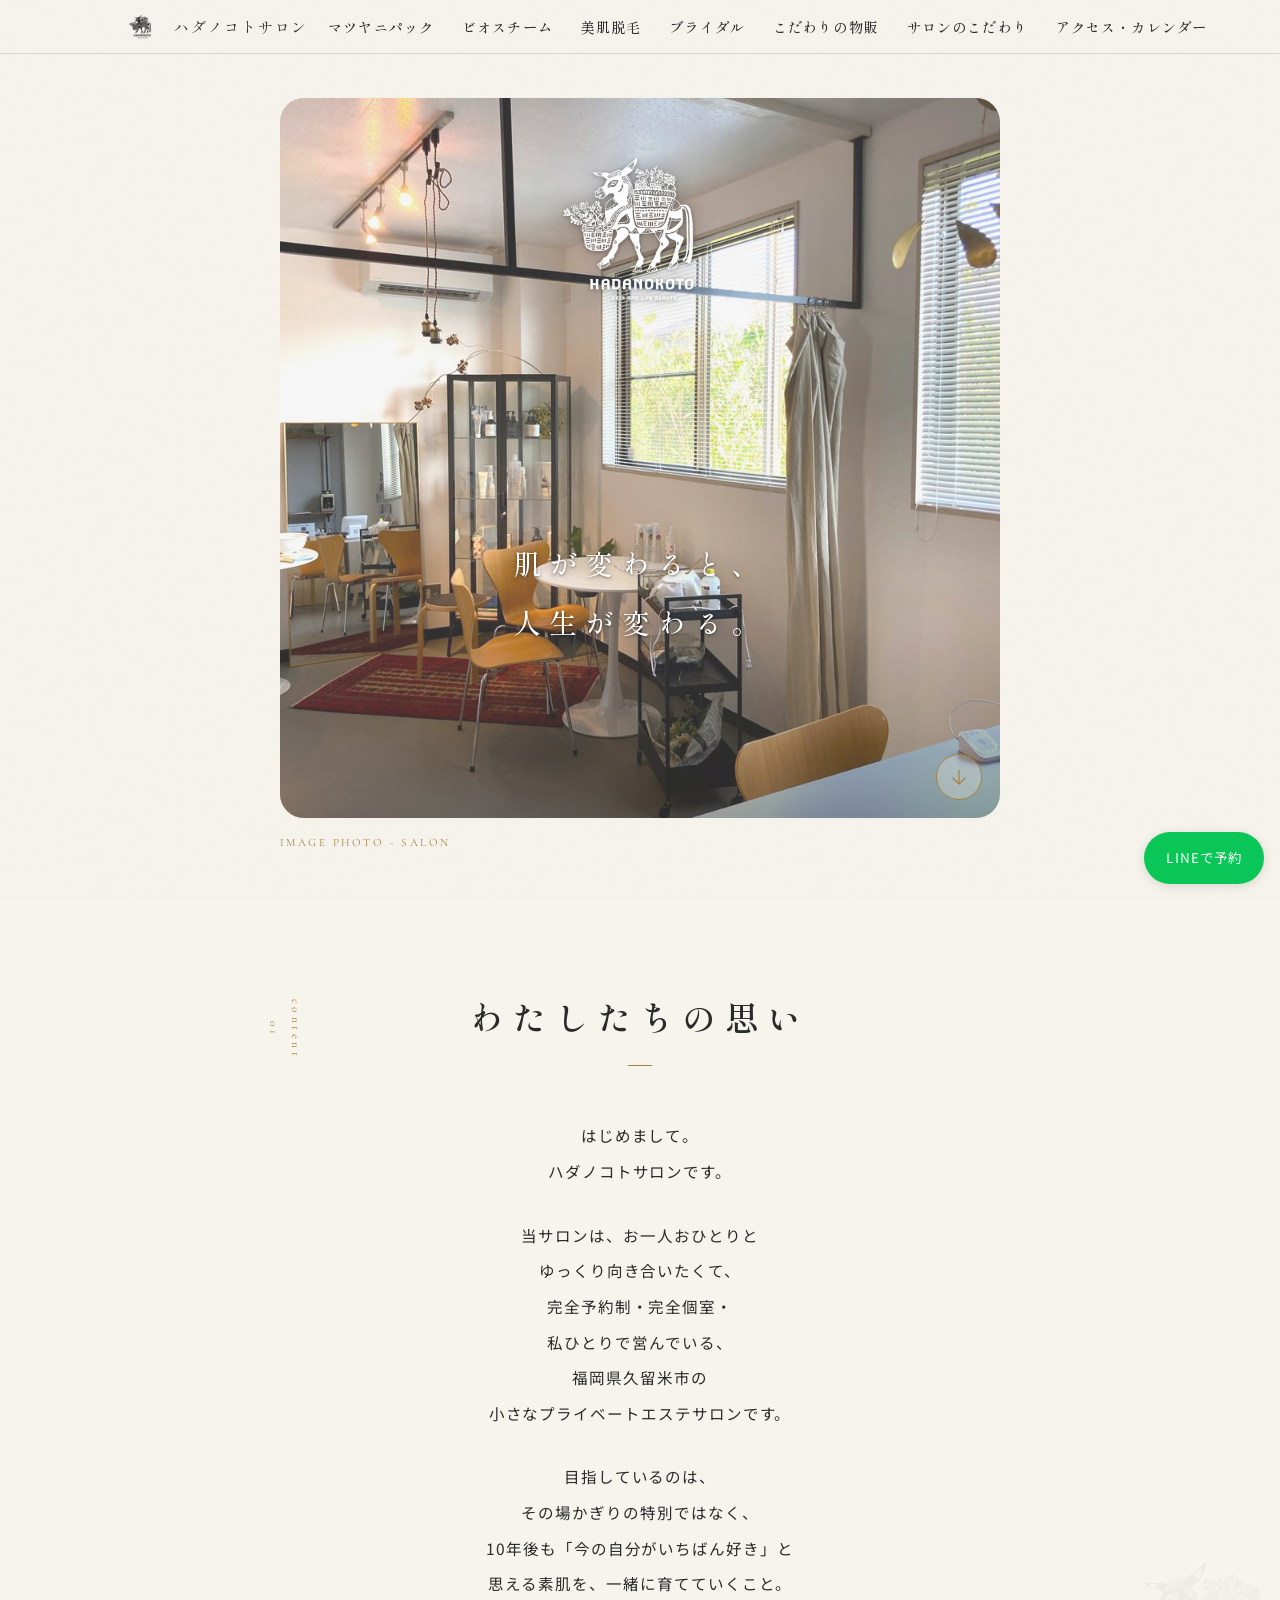
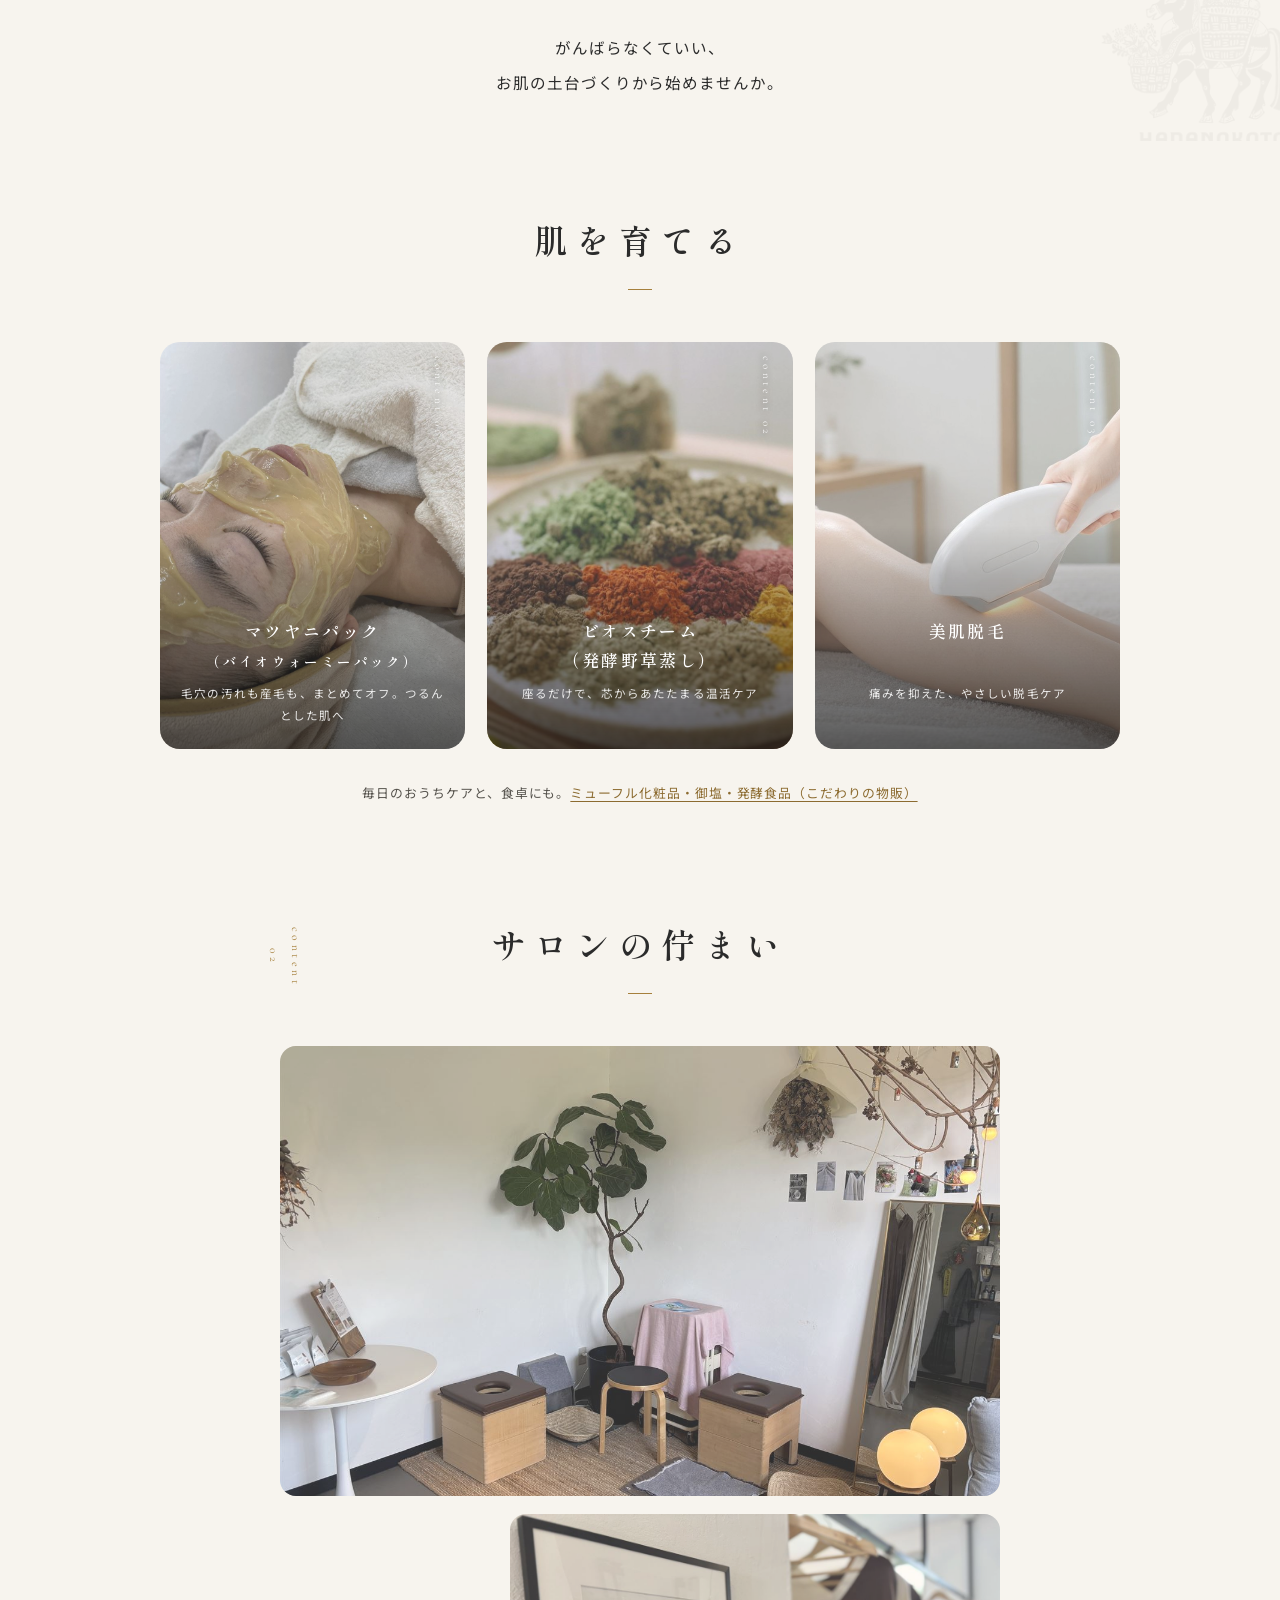
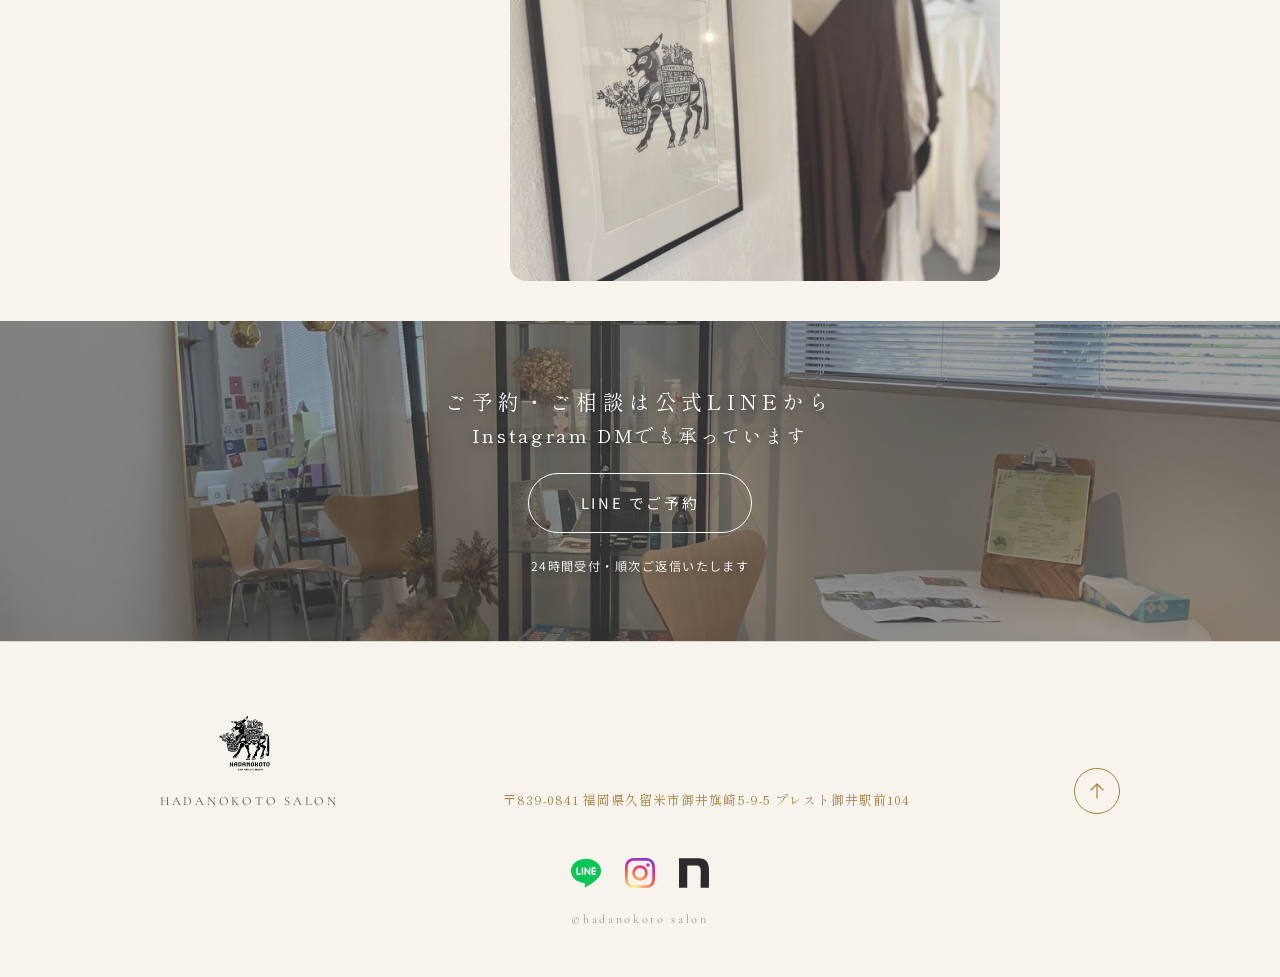
==== index.html @ 66ec7b5f "本文に地域名（福岡県久留米市）を追加（トップ・美肌脱毛・ブライダル・物販）、サロンのこだわりページのtitleをメニュー名に統一 Co-Authored-By: Claude Opus 5.5 <no" ====
<!DOCTYPE html>
<html lang="ja">
<head>
<!-- Google tag (gtag.js) -->
<script async src="https://www.googletagmanager.com/gtag/js?id=G-3LCPFPZ6VH"></script>
<script>
  window.dataLayer = window.dataLayer || [];
  function gtag(){dataLayer.push(arguments);}
  gtag('js', new Date());

  gtag('config', 'G-3LCPFPZ6VH');
</script>

  <meta charset="UTF-8">
  <meta name="viewport" content="width=device-width, initial-scale=1.0">
  <title>ハダノコトサロン｜マツヤニパックとビオスチームの完全個室エステ 久留米</title>
  <meta name="description" content="「肌が変わると、人生が変わる。」その言葉に、私自身が救われました。福岡県久留米市、完全予約制・完全個室のプライベートエステサロン。マツヤニパック（バイオウォーミーパック）とビオスチームで、すっぴんに自信が持てる肌育を。鳥栖・佐賀・日田からも通えます。">
  <link rel="canonical" href="https://hadanokoto.com/">

  <!-- OGP -->
  <meta property="og:type" content="website">
  <meta property="og:site_name" content="ハダノコトサロン">
  <meta property="og:title" content="ハダノコトサロン｜マツヤニパックとビオスチームの完全個室エステ 久留米">
  <meta property="og:description" content="「肌が変わると、人生が変わる。」その言葉に、私自身が救われました。福岡県久留米市、完全予約制・完全個室のプライベートエステサロン。マツヤニパック（バイオウォーミーパック）とビオスチームで、すっぴんに自信が持てる肌育を。鳥栖・佐賀・日田からも通えます。">
  <meta property="og:url" content="https://hadanokoto.com/">
  <meta property="og:image" content="https://hadanokoto.com/assets/img/hadanokologojpg.jpg">
  <meta property="og:locale" content="ja_JP">
  <meta name="twitter:card" content="summary">

  <link rel="icon" href="favicon.ico" sizes="any">
  <link rel="icon" type="image/png" sizes="32x32" href="favicon-32x32.png">
  <link rel="icon" type="image/png" sizes="48x48" href="favicon-48x48.png">
  <link rel="icon" type="image/png" sizes="16x16" href="favicon-16x16.png">
  <link rel="apple-touch-icon" href="apple-touch-icon.png">
  <link rel="preconnect" href="https://fonts.googleapis.com">
  <link rel="preconnect" href="https://fonts.gstatic.com" crossorigin>
  <link href="https://fonts.googleapis.com/css2?family=Cormorant+Garamond:wght@400;500;600&family=Noto+Sans+JP:wght@300;400;500&family=Shippori+Mincho:wght@400;500;600&display=swap" rel="stylesheet">
  <link rel="stylesheet" href="assets/css/style.css">

  <!-- JSON-LD (LocalBusiness / BeautySalon) -->
  <script type="application/ld+json">
  {
    "@context": "https://schema.org",
    "@type": "BeautySalon",
    "name": "ハダノコトサロン",
    "description": "福岡県久留米市の完全予約制・完全個室プライベートエステサロン。マツヤニパック（バイオウォーミーパック）・ビオスチーム・美肌脱毛。",
    "url": "https://hadanokoto.com/",
    "image": "https://hadanokoto.com/assets/img/hadanokologojpg.jpg",
    "telephone": "+81-942-25-8946",
    "address": {
      "@type": "PostalAddress",
      "postalCode": "839-0841",
      "addressRegion": "福岡県",
      "addressLocality": "久留米市",
      "streetAddress": "御井旗崎5-9-5 プレスト御井駅前104",
      "addressCountry": "JP"
    },
    "geo": {
      "@type": "GeoCoordinates",
      "latitude": 33.3127,
      "longitude": 130.5627
    },
    "openingHoursSpecification": [
      {
        "@type": "OpeningHoursSpecification",
        "dayOfWeek": ["Monday", "Thursday", "Saturday", "Sunday"],
        "opens": "10:00",
        "closes": "18:00"
      },
      {
        "@type": "OpeningHoursSpecification",
        "dayOfWeek": ["Tuesday", "Friday"],
        "opens": "10:00",
        "closes": "20:00"
      }
    ],
    "sameAs": [
      "https://www.instagram.com/hadanokoto/",
      "https://www.facebook.com/hadanokoto/",
      "https://note.com/hadanokoto",
      "https://lit.link/hadanokoto"
    ]
  }
  </script>
</head>
<body>

<span id="top" aria-hidden="true"></span>
<header class="site-header">
  <div class="header-inner">
    <a class="brand" href="/">
      <img src="assets/img/hadanokologojpg.jpg" alt="ハダノコトサロン ロゴ">
      <span class="brand-name">ハダノコトサロン</span>
    </a>
    <button class="nav-toggle" aria-label="メニューを開く" aria-expanded="false">
      <span></span><span></span><span></span>
      <b class="nav-toggle-label">メニュー</b>
    </button>
    <nav class="site-nav">
      <ul>
        <li><a href="matsuyani.html"><span class="ja">マツヤニパック</span></a></li>
        <li><a href="biosteam.html"><span class="ja">ビオスチーム</span></a></li>
        <li><a href="datsumou.html"><span class="ja">美肌脱毛</span></a></li>
        <li><a href="bridal.html"><span class="ja">ブライダル</span></a></li>
        <li><a href="other.html"><span class="ja">こだわりの物販</span></a></li>
        <li><a href="about.html"><span class="ja">サロンのこだわり</span></a></li>
        <li><a href="access.html"><span class="ja">アクセス・カレンダー</span></a></li>
      </ul>
      <p class="nav-copy">&copy;hadanokoto salon</p>
    </nav>
  </div>
</header>

<main>

  <!-- ファーストビュー(余白に浮かぶ写真カード) -->
  <div class="hero">
    <div class="hero-card">
      <img class="hero-photo" src="assets/img/web/hero.jpg" alt="ハダノコトサロンの施術ルーム" width="1920" height="1080">
      <div class="hero-inner">
        <img class="hero-logo" src="assets/img/web/logo.png" alt="ハダノコトサロン HADANOKOTO SKIN AND LIFE BEAUTY" width="800" height="570">
        <h1 class="hero-copy"><span class="sr-only">ハダノコトサロン｜</span>肌が変わると、<br>人生が変わる。</h1>
      </div>
      <a class="hero-arrow" href="#about" aria-label="スクロールして続きを見る">
        <svg viewBox="0 0 14 16" fill="none" stroke-width="1.2" stroke-linecap="round" stroke-linejoin="round" aria-hidden="true"><path d="M7 1v14M1 9l6 6 6-6"/></svg>
      </a>
    </div>
    <p class="hero-caption">IMAGE PHOTO - SALON</p>
  </div>

  <!-- ABOUT(リード文・詩組み) -->
  <section class="band wm" id="about">
    <div class="inner fade">
      <div class="sec-head">
        <span class="sec-num">content 01</span>
        <h2 class="ja">わたしたちの思い</h2>
      </div>
      <div class="poem">
        <p>はじめまして。<br>ハダノコトサロンです。</p>
        <p>当サロンは、お一人おひとりと<br>ゆっくり向き合いたくて、<br>完全予約制・完全個室・<br>私ひとりで営んでいる、<br>福岡県久留米市の<br>小さなプライベートエステサロンです。</p>
        <p>目指しているのは、<br>その場かぎりの特別ではなく、<br>10年後も「今の自分がいちばん好き」と<br>思える素肌を、一緒に育てていくこと。</p>
        <p>がんばらなくていい、<br>お肌の土台づくりから始めませんか。</p>
      </div>
    </div>
  </section>

  <!-- TREATMENT(3つの柱・写真カード) -->
  <section class="band">
    <div class="inner inner--wide">
      <h2 class="sec-head fade">
        <span class="ja">肌を育てる</span>
      </h2>
      <div class="pillars">
        <a class="pillar-card fade" href="matsuyani.html">
          <img src="assets/img/web/pillar-matsuyani.jpg" alt="マツヤニパック（バイオウォーミーパック）" width="900" height="1200" loading="lazy">
          <span class="pillar-num" aria-hidden="true">content 01</span>
          <span class="pillar-body">
            <span class="pillar-title">マツヤニパック<br><span class="pillar-title-sub">（バイオウォーミーパック）</span></span>
            <span class="pillar-sub">毛穴の汚れも産毛も、まとめてオフ。つるんとした肌へ</span>
          </span>
        </a>
        <a class="pillar-card fade" href="biosteam.html">
          <img src="assets/img/web/pillar-biosteam.jpg" alt="ビオスチーム（発酵野草蒸し）" width="1080" height="850" loading="lazy">
          <span class="pillar-num" aria-hidden="true">content 02</span>
          <span class="pillar-body">
            <span class="pillar-title">ビオスチーム<br>（発酵野草蒸し）</span>
            <span class="pillar-sub">座るだけで、芯からあたたまる温活ケア</span>
          </span>
        </a>
        <a class="pillar-card fade" href="datsumou.html">
          <img src="assets/img/web/pillar-datsumou.jpg" alt="美肌脱毛" width="1200" height="800" loading="lazy">
          <span class="pillar-num" aria-hidden="true">content 03</span>
          <span class="pillar-body">
            <span class="pillar-title">美肌脱毛</span>
            <span class="pillar-sub">痛みを抑えた、やさしい脱毛ケア</span>
          </span>
        </a>
      </div>
      <p class="pillars-more fade">毎日のおうちケアと、食卓にも。<a href="other.html">ミューフル化粧品・御塩・発酵食品（こだわりの物販）</a></p>
    </div>
  </section>

  <!-- PHOTO(ギャラリー) -->
  <section class="band">
    <div class="inner fade">
      <div class="sec-head">
        <span class="sec-num">content 02</span>
        <h2 class="ja">サロンの佇まい</h2>
      </div>
      <div class="gallery">
        <div class="photo photo--veil"><img src="assets/img/web/tatazumai1.jpg" alt="ハダノコトサロンのカウンセリングスペース" width="1200" height="900" loading="lazy"></div>
        <div class="photo photo--veil"><img src="assets/img/web/tatazumai2.jpg" alt="ハダノコトサロンの店内の様子" width="1200" height="900" loading="lazy"></div>
      </div>
    </div>
  </section>

  <!-- RESERVATION(共通CTA帯) -->
  <section class="cta-band">
    <img src="assets/img/web/salon1.jpg" alt="ハダノコトサロンの店内" width="1600" height="900" loading="lazy">
    <div class="cta-inner">
      <p class="cta-title">ご予約・ご相談は公式LINEから<span class="cta-title-sub">Instagram DMでも承っています</span></p>
      <a class="btn-outline" href="https://lin.ee/RhbFOYM" target="_blank" rel="noopener">LINE でご予約</a>
      <p class="cta-note">24時間受付・順次ご返信いたします</p>
    </div>
  </section>

</main>

<footer class="site-footer">
  <div class="footer-inner">
    <div class="footer-grid">
      <div class="footer-left">
        <img class="footer-logo" src="assets/img/web/logo.png" alt="ハダノコトサロン ロゴ" width="800" height="570">
        <p class="footer-name">HADANOKOTO SALON</p>
      </div>
      <p class="footer-address">〒839-0841 福岡県久留米市御井旗崎5-9-5 プレスト御井駅前104</p>
      <a class="page-top" href="#top" aria-label="ページの上部へ戻る">
        <svg viewBox="0 0 14 16" fill="none" stroke-width="1.2" stroke-linecap="round" stroke-linejoin="round" aria-hidden="true"><path d="M7 15V1M1 7l6-6 6 6"/></svg>
      </a>
    </div>
    <div class="footer-sns">
      <a href="https://lin.ee/RhbFOYM" target="_blank" rel="noopener" aria-label="公式LINEで予約"><img src="assets/img/sns/line.svg" alt="" width="30" height="30"></a>
      <a href="https://www.instagram.com/hadanokoto/" target="_blank" rel="noopener" aria-label="Instagramを見る"><img src="assets/img/sns/instagram.svg" alt="" width="30" height="30"></a>
      <a href="https://note.com/hadanokoto" target="_blank" rel="noopener" aria-label="noteを読む"><img src="assets/img/sns/note.svg" alt="" width="30" height="30"></a>
    </div>
    <p class="copyright">&copy;hadanokoto salon</p>
  </div>
</footer>

<a class="line-fixed" href="https://lin.ee/RhbFOYM" target="_blank" rel="noopener">LINEで予約</a>

<script src="assets/js/main.js"></script>
</body>
</html>
---- assets/css/style.css ----
/* ============================================
   ハダノコトサロン 公式サイト v4
   和モダン・静かで上質
   生成り × 墨色 × 金茶(くすんだゴールド)
   参考:余白に浮かぶ写真カード・中央揃え見出し+短い罫線・
   縦書きcontent番号・詩組み・写真カード・枠線ボタン
   ============================================ */

:root {
  --bg: #F7F4EE;
  --ink: #2B2B2B;
  --ink-soft: #55524C;
  --accent: #A6803C;
  --accent-dark: #8C6B30;
  --line-green: #06C755;      /* LINE公式ブランドカラー */
  --line-green-dark: #05A94A;
  --line: #DCD6C8;
  --serif: "Shippori Mincho", "Noto Serif JP", serif;
  --sans: "Noto Sans JP", sans-serif;
  --en-serif: "Cormorant Garamond", "Shippori Mincho", serif;
}

* {
  margin: 0;
  padding: 0;
  box-sizing: border-box;
}

html {
  scroll-behavior: smooth;
}

/* 視覚的には非表示だが、読み上げ・検索エンジンには認識されるテキスト */
.sr-only {
  position: absolute;
  width: 1px;
  height: 1px;
  padding: 0;
  margin: -1px;
  overflow: hidden;
  clip: rect(0, 0, 0, 0);
  white-space: nowrap;
  border: 0;
}

body {
  background: var(--bg);
  color: var(--ink);
  font-family: var(--sans);
  font-weight: 400;
  font-size: 15.5px;
  line-height: 1.9;
  letter-spacing: 0.06em;
  -webkit-font-smoothing: antialiased;
}

/* 和紙のようなごく薄いノイズテクスチャ(自作SVG) */
body::after {
  content: "";
  position: fixed;
  inset: 0;
  z-index: 300;
  pointer-events: none;
  opacity: 0.05;
  background-image: url("data:image/svg+xml,%3Csvg xmlns='http://www.w3.org/2000/svg' width='180' height='180'%3E%3Cfilter id='n'%3E%3CfeTurbulence type='fractalNoise' baseFrequency='0.85' numOctaves='2' stitchTiles='stitch'/%3E%3CfeColorMatrix type='saturate' values='0'/%3E%3C/filter%3E%3Crect width='180' height='180' filter='url(%23n)'/%3E%3C/svg%3E");
}

img {
  max-width: 100%;
  height: auto;
  display: block;
}

a {
  color: var(--accent-dark);
  text-decoration: none;
}

.inner p a,
.inner .note a {
  text-decoration: underline;
  text-underline-offset: 3px;
  text-decoration-thickness: 1px;
}

/* ---------- ヘッダー(細い固定ナビ) ---------- */

.site-header {
  background: rgba(247, 244, 238, 0.92);
  backdrop-filter: blur(4px);
  border-bottom: 1px solid var(--line);
  position: sticky;
  top: 0;
  z-index: 100;
}

.header-inner {
  max-width: 1080px;
  margin: 0 auto;
  padding: 8px 20px;
  display: flex;
  align-items: center;
  justify-content: space-between;
  gap: 20px;
}

.brand {
  display: flex;
  align-items: center;
  gap: 10px;
  flex-shrink: 0;
  color: var(--ink);
  transition: opacity 0.25s;
}

.brand:hover {
  opacity: 0.7;
}

.brand img {
  width: 44px;
  height: auto;
}

/* 白背景のJPGロゴを生成り背景に馴染ませる */
.brand img,
.footer-logo {
  mix-blend-mode: multiply;
}

.brand-name {
  font-family: var(--serif);
  font-size: 0.92rem;
  letter-spacing: 0.12em;
}

/* ナビ */

.nav-toggle {
  display: none;
  background: none;
  border: none;
  cursor: pointer;
  padding: 10px;
}

.nav-toggle span {
  display: block;
  width: 24px;
  height: 1.5px;
  background: var(--ink);
  margin: 6px 0;
  transition: 0.3s;
}

.nav-toggle-label {
  font-family: var(--sans);
  font-weight: 400;
  font-size: 11px;
  letter-spacing: 0.05em;
  color: var(--ink);
}

.site-nav {
  display: flex;
  align-items: center;
  gap: 28px;
}

.site-nav ul {
  list-style: none;
  display: flex;
  gap: 28px;
}

.site-nav a {
  display: block;
  padding: 4px 0;
  color: var(--ink);
  transition: 0.25s;
}

/* 日本語のみのナビ表記(主見出しとして機能する大きさ) */
.site-nav a .ja {
  font-family: var(--serif);
  font-size: 0.88rem;
  font-weight: 500;
  letter-spacing: 0.08em;
  white-space: nowrap;
}

.site-nav a:hover .ja,
.site-nav a[aria-current="page"] .ja {
  color: var(--accent-dark);
}

/* ヘッダー行には収まらないため既定では非表示。ハンバーガーメニュー内でのみ表示 */
.nav-copy {
  display: none;
  font-family: var(--en-serif);
  font-size: 0.68rem;
  letter-spacing: 0.16em;
  color: var(--ink-soft);
  white-space: nowrap;
}

/* 7項目のナビが1行に収まる最小幅(実測1000px)を下回ったらハンバーガーメニューに切替 */
@media (max-width: 1060px) {
  .nav-toggle {
    display: grid;
    grid-template-columns: auto auto;
    grid-template-rows: repeat(3, auto);
    align-items: center;
    column-gap: 6px;
  }
  .nav-toggle span {
    grid-column: 1;
  }
  .nav-toggle-label {
    grid-column: 2;
    grid-row: 1 / -1;
  }
  .site-nav {
    display: none;
    position: absolute;
    top: 100%;
    left: 0;
    right: 0;
    background: var(--bg);
    border-bottom: 1px solid var(--line);
  }
  .site-nav.is-open {
    display: block;
  }
  .site-nav ul {
    flex-direction: column;
    gap: 0;
    padding: 8px 0 12px;
  }
  .site-nav li {
    text-align: center;
  }
  .site-nav a {
    padding: 11px 0;
  }
  .site-nav a .ja {
    font-weight: 600;
  }
  .nav-copy {
    display: block;
    text-align: center;
    padding: 0 0 16px;
  }
}

/* ---------- セクション(背景は全ページ均一の生成り。区切りは余白で) ---------- */

/* 上下非対称にし、隣接セクション間の二重余白(旧:96+96=192px)を解消 */
.band {
  padding: 72px 24px 40px;
}

.band--head {
  padding: 72px 24px 40px;
}

.inner {
  max-width: 720px;
  margin: 0 auto;
}

.inner--wide {
  max-width: 960px;
}

/* ---------- 見出しシステム(中央揃え+金茶の短い罫線+縦書き番号) ---------- */

h1, h2, h3 {
  font-family: var(--serif);
  font-weight: 500;
  line-height: 1.6;
  letter-spacing: 0.12em;
}

.sec-head {
  position: relative;
  display: flex;
  flex-direction: column;
  align-items: center;
  text-align: center;
  margin-bottom: 52px;
}

/* content番号は縦書きでセクション左肩(本文外側の余白)に */
.sec-num {
  position: absolute;
  left: -18px;
  top: 0.2em;
  writing-mode: vertical-rl;
  font-family: var(--en-serif);
  font-size: 0.72rem;
  letter-spacing: 0.3em;
  color: var(--accent);
}

/* 見出しと重なる幅では非表示 */
@media (max-width: 480px) {
  .sec-num {
    display: none;
  }
}

/* 日本語見出しを主見出しとして使用(英語見出し+添え書き型は廃止) */
.sec-head .ja {
  font-family: var(--serif);
  font-size: clamp(1.6rem, 5.5vw, 2.1rem);
  font-weight: 600;
  line-height: 1.6;
  letter-spacing: 0.25em;
  color: var(--ink);
  max-width: calc(100% - 84px);
}

/* 見出し中の改行指定は、狭い幅では孤立文字を防ぐため無効化して自然な折り返しに委ねる */
@media (max-width: 480px) {
  .sec-head .ja br {
    display: none;
  }
  .sec-head .ja {
    max-width: 100%;
  }
}

/* 見出し直下の短い水平線(金茶・幅24px) */
.sec-head::after {
  content: "";
  width: 24px;
  height: 1px;
  background: var(--accent);
  margin-top: 22px;
}

h3 {
  font-size: 1.3rem;
  font-weight: 700;
  color: var(--ink);
  letter-spacing: 0.12em;
  margin-bottom: 14px;
}

p + p {
  margin-top: 1.3em;
}

.note {
  font-size: 0.78rem;
  color: var(--ink-soft);
}

.catch {
  font-family: var(--serif);
  font-size: clamp(1.25rem, 4.5vw, 1.5rem);
  letter-spacing: 0.25em;
  line-height: 2.1;
  text-align: center;
  margin-bottom: 28px;
}

/* 詩組み(短い理念文。中央揃え・意味の切れ目で改行) */
.poem {
  text-align: center;
  line-height: 2.3;
}

.poem p + p {
  margin-top: 1.8em;
}

/* ---------- ファーストビュー(余白に浮かぶ写真カード) ---------- */

.hero {
  display: flex;
  flex-direction: column;
  align-items: center;
  padding: 44px 24px 64px;
}

.hero-card {
  position: relative;
  width: min(720px, 100%);
  border-radius: 24px;
  overflow: hidden;
}

.hero-photo {
  width: 100%;
  height: min(80vh, 820px);
  min-height: 520px;
  object-fit: cover;
}

/* 写真全面に白いヴェールを均一に重ね、サイトの淡いトーンに馴染ませる */
.hero-card::before {
  content: "";
  position: absolute;
  inset: 0;
  background: rgba(255, 255, 255, 0.18);
  pointer-events: none;
}

/* 下部は文字の可読性用にごく薄く墨を敷く */
.hero-card::after {
  content: "";
  position: absolute;
  inset: auto 0 0 0;
  height: 34%;
  background: linear-gradient(to top, rgba(30, 28, 24, 0.42), rgba(30, 28, 24, 0));
  pointer-events: none;
}

.hero-inner {
  position: absolute;
  inset: 0;
  z-index: 1;
  display: flex;
  flex-direction: column;
  align-items: center;
  justify-content: space-between;
  text-align: center;
  padding: 34px 24px 30px;
}

.hero-logo {
  width: min(270px, 66%);
  filter: brightness(0) invert(1) drop-shadow(0 1px 2px rgba(0, 0, 0, 0.4)) drop-shadow(0 0 10px rgba(0, 0, 0, 0.3));
}

.hero-copy {
  font-family: var(--serif);
  font-size: clamp(1.35rem, 5vw, 1.75rem);
  letter-spacing: 0.3em;
  line-height: 2.1;
  color: #fff;
  text-shadow: 0 1px 3px rgba(0, 0, 0, 0.45), 0 0 14px rgba(0, 0, 0, 0.35);
  margin: auto 0;
  padding-top: 8vh;
}

/* 円形の下向き矢印(金茶の細線・ゆっくり上下) */
.hero-arrow {
  position: absolute;
  right: 18px;
  bottom: 18px;
  z-index: 2;
  width: 46px;
  height: 46px;
  border: 1px solid var(--accent);
  border-radius: 50%;
  display: grid;
  place-items: center;
  background: rgba(247, 244, 238, 0.28);
  animation: float 2.8s ease-in-out infinite;
}

.hero-arrow svg {
  width: 14px;
  height: 16px;
  stroke: var(--accent);
}

@keyframes float {
  0%, 100% { transform: translateY(0); }
  50%      { transform: translateY(7px); }
}

.hero-caption {
  width: min(720px, 100%);
  margin-top: 14px;
  font-family: var(--en-serif);
  font-size: 0.7rem;
  letter-spacing: 0.22em;
  color: var(--accent);
}

/* ---------- スクロール連動フェードイン ---------- */

.js .fade {
  opacity: 0;
  transform: translateY(24px);
  transition: opacity 0.8s ease, transform 0.8s ease;
}

.js .fade.is-visible {
  opacity: 1;
  transform: none;
}

@media (prefers-reduced-motion: reduce) {
  .js .fade {
    opacity: 1;
    transform: none;
    transition: none;
  }
  .hero-arrow {
    animation: none;
  }
  html {
    scroll-behavior: auto;
  }
}

/* ---------- 写真 ---------- */

.photo {
  border-radius: 16px;
  overflow: hidden;
  margin: 26px 0;
}

.photo img {
  width: 100%;
  object-fit: cover;
}

/* 白いヴェール(全体18%)を写真全面に重ね、サイトの淡いトーンに馴染ませる */
.photo--veil {
  position: relative;
}

.photo--veil::after {
  content: "";
  position: absolute;
  inset: 0;
  background: rgba(255, 255, 255, 0.18);
}

.photo--wide img {
  aspect-ratio: 16 / 9;
}

/* サイズを一回り抑えた写真(メイン)。中央寄せ */
.photo--md {
  max-width: 460px;
  margin-left: auto;
  margin-right: auto;
}

/* メインより一段階小さいサブ写真。中央寄せ */
.photo--sm {
  max-width: 340px;
  margin-left: auto;
  margin-right: auto;
}

/* ギャラリー(大小のリズム) */

.gallery {
  display: grid;
  gap: 18px;
}

.gallery .photo {
  margin: 0;
}

.gallery .photo:first-child img {
  aspect-ratio: 16 / 10;
}

.gallery .photo:last-child {
  width: 68%;
  margin-left: auto;
}

.gallery .photo:last-child img {
  aspect-ratio: 4 / 3;
}

@media (max-width: 560px) {
  .gallery .photo:last-child {
    width: 82%;
  }
}

/* ---------- 3つの柱(写真カード) ---------- */

.pillars {
  display: grid;
  grid-template-columns: repeat(3, 1fr);
  gap: 22px;
  max-width: 960px;
  margin: 0 auto;
}

.pillar-card {
  position: relative;
  display: block;
  border-radius: 20px;
  overflow: hidden;
  aspect-ratio: 3 / 4;
  color: #fff;
}

.pillar-card img {
  position: absolute;
  inset: 0;
  width: 100%;
  height: 100%;
  object-fit: cover;
  transition: transform 0.6s ease;
}

.pillar-card:hover img {
  transform: scale(1.04);
}

/* 白いヴェール(全体18%)を写真全面に重ね、サイトの淡いトーンに馴染ませる。
   その上に、文字のかかる下55%だけ暗くする縦グラデーションを重ねて可読性を確保する
   (背景を先に書くと下、後に書くほど手前に重なる。ヴェール→暗transition の順)。
   上45%: 白ヴェールのみ(淡く霞んだ質感) / 下55%: 白ヴェール+暗グラデーション(可読性優先) */
.pillar-card::after {
  content: "";
  position: absolute;
  inset: 0;
  background:
    linear-gradient(to bottom,
      rgba(0, 0, 0, 0) 0%,
      rgba(0, 0, 0, 0) 45%,
      rgba(0, 0, 0, 0.2) 58%,
      rgba(0, 0, 0, 0.62) 100%),
    rgba(255, 255, 255, 0.18);
}

.pillar-num {
  position: absolute;
  top: 14px;
  right: 16px;
  z-index: 1;
  writing-mode: vertical-rl;
  font-family: var(--en-serif);
  font-size: 0.7rem;
  letter-spacing: 0.3em;
  color: rgba(255, 255, 255, 0.85);
  text-shadow: 0 1px 6px rgba(0, 0, 0, 0.5);
}

.pillar-body {
  position: absolute;
  inset: auto 0 0 0;
  z-index: 1;
  padding: 0 20px 22px;
  text-align: center;
}

.pillar-title {
  display: block;
  min-height: 3.6rem;
  overflow: hidden;
  font-family: var(--serif);
  font-size: 1.06rem;
  font-weight: 600;
  letter-spacing: 0.14em;
  line-height: 1.7;
  color: #fff;
  margin-bottom: 8px;
}

/* 「（バイオウォーミーパック）」等の補足表記。
   親(.pillar-title)に対する相対単位(em)で指定するため、画面幅が何であっても
   常に親の0.65倍で確定し、親より確実に小さくなる(ブレークポイントごとの
   px直書きは行わない)。761px幅(3カラムで最も窮屈・カード内側幅約183px)で
   実測した安全上限(約11.7px)より0.65emの実寸(約11.0px)が下回ることを
   確認済みで、この1本の値が全画面幅で安全に収まる。 */
.pillar-title-sub {
  font-size: 0.8em;
  white-space: nowrap;
}

.pillar-sub {
  display: block;
  min-height: 2.75rem;
  font-size: 0.72rem;
  letter-spacing: 0.1em;
  color: rgba(255, 255, 255, 0.88);
}

@media (max-width: 760px) {
  .pillars {
    grid-template-columns: 1fr;
    max-width: 440px;
  }
  .pillar-card {
    aspect-ratio: 4 / 3;
  }
}

/* ---------- 料金表(メニュー名=濃く太く/価格=大きく/説明=薄く小さく) ---------- */

.price-table {
  width: 100%;
  border-collapse: collapse;
  margin: 18px 0 10px;
}

.price-table th,
.price-table td {
  text-align: left;
  padding: 16px 10px;
  border-bottom: 1px solid var(--line);
  vertical-align: top;
}

.price-table th {
  font-family: var(--sans);
  font-weight: 700;
  font-size: 1.1rem;
  white-space: nowrap;
  color: var(--ink);
  letter-spacing: 0.06em;
}

.price-table .price,
.price-list .price {
  white-space: nowrap;
  font-family: var(--en-serif);
  font-weight: 600;
  font-size: 1.25rem;
  letter-spacing: 0.04em;
  color: var(--ink);
}

.price-table .desc {
  font-size: 0.85rem;
  color: var(--ink-soft);
}

/* スマホはカード型:1行目=メニュー名+価格/2行目=説明 */
@media (max-width: 620px) {
  .price-table,
  .price-table tbody {
    display: block;
  }
  .price-table tr {
    display: flex;
    flex-wrap: wrap;
    justify-content: space-between;
    align-items: baseline;
    gap: 0 16px;
    padding: 16px 2px;
    border-bottom: 1px solid var(--line);
  }
  .price-table th,
  .price-table td {
    display: block;
    border-bottom: none;
    padding: 0;
  }
  .price-table th {
    white-space: normal;
    font-size: 1.02rem;
  }
  .price-table .desc {
    flex-basis: 100%;
    margin-top: 6px;
  }
}

/* 料金リスト(マツヤニページ用) */

.price-list {
  list-style: none;
  border-top: 1px solid var(--line);
}

.price-list li {
  display: flex;
  justify-content: space-between;
  align-items: baseline;
  gap: 16px;
  padding: 16px 4px;
  border-bottom: 1px solid var(--line);
}

.price-list li > span:first-child {
  font-weight: 700;
}

/* 料金リストの項目名に添える部位詳細等の小さな補足 */
.parts-detail {
  display: inline-block;
  margin-top: 0.2em;
  font-weight: 400;
  font-size: 0.76rem;
  color: var(--ink-soft);
}

/* 料金リストが連続する場合(WOMEN/MEN等)の見出し間隔 */
.price-list + h3 {
  margin-top: 40px;
}

/* ---------- こだわりリスト ---------- */

.feature-list {
  list-style: none;
}

.feature-list li {
  position: relative;
  padding: 11px 0 11px 26px;
  border-bottom: 1px dotted var(--line);
}

.feature-list li::before {
  content: "";
  position: absolute;
  left: 4px;
  top: 1.35em;
  width: 8px;
  height: 8px;
  background: var(--accent);
  border-radius: 50%;
}

/* ---------- よくあるご質問(折りたたみ) ---------- */

.faq-lead {
  margin-bottom: 22px;
  color: var(--ink-soft);
}

.faq-item {
  border-bottom: 1px dotted var(--line);
}

.faq-item:first-of-type {
  border-top: 1px dotted var(--line);
}

.faq-item > summary {
  position: relative;
  list-style: none;
  cursor: pointer;
  padding: 18px 38px 18px 2px;
  font-family: var(--serif);
  font-size: 1.08rem;
  font-weight: 600;
  letter-spacing: 0.08em;
  line-height: 1.8;
  color: var(--ink);
  transition: color 0.2s ease;
}

.faq-item > summary::-webkit-details-marker {
  display: none;
}

.faq-item > summary:hover {
  color: var(--accent-dark);
}

.faq-item > summary::after {
  content: "";
  position: absolute;
  top: 50%;
  right: 8px;
  width: 10px;
  height: 10px;
  margin-top: -8px;
  border-right: 1.2px solid var(--accent);
  border-bottom: 1.2px solid var(--accent);
  transform: rotate(45deg);
  transition: transform 0.25s ease;
}

.faq-item[open] > summary::after {
  transform: rotate(-135deg);
  margin-top: -2px;
}

.faq-item > p {
  padding: 0 2px 22px;
  color: var(--ink-soft);
  line-height: 2.05;
}

.faq-item + .note {
  margin-top: 26px;
}

/* ---------- SHOP情報(罫線なし・行間ゆったり) ---------- */

.shop-info {
  margin: 8px 0 30px;
}

.shop-info > div {
  display: flex;
  gap: 26px;
  align-items: flex-start;
}

.shop-info > div + div {
  margin-top: 30px;
}

.shop-info dt {
  width: 108px;
  flex-shrink: 0;
  font-size: 0.8rem;
  font-weight: 400;
  letter-spacing: 0.2em;
  color: var(--ink-soft);
  padding-top: 3px;
}

.shop-info dd {
  margin: 0;
  font-size: 0.94rem;
}

@media (max-width: 560px) {
  .shop-info > div {
    flex-direction: column;
    gap: 4px;
  }
  .shop-info dt {
    width: auto;
  }
}

/* Google map リンク(金茶下線) */
.map-link {
  color: var(--accent-dark);
  border-bottom: 1px solid var(--accent);
  padding-bottom: 1px;
  font-size: 0.86rem;
  letter-spacing: 0.08em;
}

/* LINEテキストリンク(店舗情報表用) */
.line-text-link {
  display: inline-flex;
  align-items: center;
  gap: 8px;
  color: var(--line-green);
  border-bottom: 1px solid var(--line-green);
  padding-bottom: 2px;
}

.line-text-link img {
  width: 22px;
  height: 22px;
}

/* Instagramテキストリンク(店舗情報表用・公式グラデーションカラー) */
.instagram-text-link {
  display: inline-flex;
  align-items: center;
  gap: 8px;
  background: linear-gradient(45deg, #fdf497 0%, #fd5949 45%, #d6249f 60%, #285AEB 90%);
  -webkit-background-clip: text;
  background-clip: text;
  color: transparent;
  border-bottom: 1px solid #d6249f;
  padding-bottom: 2px;
}

.instagram-text-link img {
  width: 22px;
  height: 22px;
}

/* ---------- 予約の帯(写真+白い枠線ボタン・全ページ共通CTA) ---------- */

.cta-band {
  position: relative;
  height: 320px;
  overflow: hidden;
}

.cta-band > img {
  position: absolute;
  inset: 0;
  z-index: 0;
  width: 100%;
  height: 100%;
  object-fit: cover;
}

/* 墨色45%オーバーレイ(写真より上・文字より下)。白ヴェールを墨色の下に重ねる
   (1層目=墨色45%が最前面で可読性を確保、2層目=白ヴェールが写真側。
   単純な2色指定はbackground-colorは最終レイヤーにしか指定できないため、
   1層目はグラデーション記法で単色を表現している) */
.cta-band::before {
  content: "";
  position: absolute;
  inset: 0;
  z-index: 1;
  background:
    linear-gradient(rgba(43, 43, 43, 0.45), rgba(43, 43, 43, 0.45)),
    rgba(255, 255, 255, 0.18);
}

.cta-inner {
  position: absolute;
  inset: 0;
  z-index: 1;
  display: flex;
  flex-direction: column;
  align-items: center;
  justify-content: center;
  gap: 22px;
  text-align: center;
  padding: 24px;
  color: #fff;
  text-shadow: 0 1px 8px rgba(0, 0, 0, 0.35);
}

.cta-title {
  font-family: var(--serif);
  font-size: clamp(1.05rem, 3.6vw, 1.3rem);
  letter-spacing: 0.25em;
  line-height: 1.7;
}

.cta-title-sub {
  display: block;
  font-size: 0.9em;
  letter-spacing: 0.14em;
}

.cta-note {
  font-size: 0.76rem;
  letter-spacing: 0.12em;
  color: rgba(255, 255, 255, 0.92);
}

/* 白い枠線だけのピル型ボタン(hoverで白背景・墨色文字に反転) */
.btn-outline {
  display: inline-block;
  padding: 15px 52px;
  font-size: 0.92rem;
  letter-spacing: 0.18em;
  color: #fff;
  border: 1px solid #fff;
  border-radius: 999px;
  background: transparent;
  transition: background 0.35s ease, color 0.35s ease;
}

.btn-outline:hover {
  background: #fff;
  color: var(--ink);
}

/* ---------- 植物の線画(自作SVG) ---------- */

.sprig {
  margin: 0 auto 30px;
  background-position: center;
  background-repeat: no-repeat;
  background-size: contain;
}

/* よもぎの小枝(ページ見出し用・金茶) */
.sprig--yomogi {
  width: 48px;
  height: 46px;
  background-image: url("data:image/svg+xml,%3Csvg xmlns='http://www.w3.org/2000/svg' viewBox='0 0 48 46' fill='none' stroke='%23A6803C' stroke-width='1.1' stroke-linecap='round' stroke-linejoin='round'%3E%3Cpath d='M24 44 C 25 31, 26 18, 28 3'/%3E%3Cpath d='M23.5 33 C 14 31, 9 24.5, 11 17.5 C 17.5 20.5, 21.5 26.5, 23.5 33 Z'/%3E%3Cpath d='M25.5 23 C 34 21, 39 15, 37 8.5 C 30.5 11, 26.5 16.5, 25.5 23 Z'/%3E%3Cpath d='M24.5 38 C 30 37, 33.5 33.5, 33 29 C 28.5 30.5, 25.5 34, 24.5 38 Z'/%3E%3C/svg%3E");
}

/* ---------- ロゴの透かし ---------- */

.wm {
  position: relative;
  isolation: isolate;
  overflow: hidden;
}

.wm::before {
  content: "";
  position: absolute;
  z-index: -1;
  right: -120px;
  bottom: -60px;
  width: 380px;
  height: 280px;
  background: url("../img/hadanokologojpg.jpg") center / contain no-repeat;
  mix-blend-mode: multiply;
  opacity: 0.04;
  pointer-events: none;
}

/* テキストブロック(中央720px)と重なる幅では非表示 */
@media (max-width: 1240px) {
  .wm::before {
    content: none;
  }
}

/* ---------- 地図 ---------- */

.map-wrap {
  margin: 10px 0 0;
  border: 1px solid var(--line);
  border-radius: 16px;
  overflow: hidden;
  background: #fff;
}

.map-wrap iframe {
  display: block;
  width: 100%;
  height: 380px;
  border: 0;
}

/* ---------- フッター ---------- */

.site-footer {
  border-top: 1px solid var(--line);
  padding: 64px 24px 46px;
}

.footer-inner {
  max-width: 960px;
  margin: 0 auto;
}

.footer-grid {
  display: flex;
  align-items: flex-end;
  justify-content: space-between;
  gap: 28px;
}

.footer-left {
  text-align: center;
}

.footer-logo {
  width: 104px;
  margin: 0 auto 10px;
}

.footer-name {
  font-family: var(--en-serif);
  font-size: 0.78rem;
  letter-spacing: 0.22em;
  color: var(--ink-soft);
}

/* 住所(金茶・小さく) */
.footer-address {
  min-width: 0;
  font-family: var(--serif);
  font-size: 0.8rem;
  letter-spacing: 0.08em;
  line-height: 2.1;
  color: var(--accent);
  text-align: right;
}

/* 円形の上向き矢印(page top・金茶細線) */
.page-top {
  flex-shrink: 0;
  width: 46px;
  height: 46px;
  border: 1px solid var(--accent);
  border-radius: 50%;
  display: grid;
  place-items: center;
  transition: background 0.3s ease;
}

.page-top svg {
  width: 14px;
  height: 16px;
  stroke: var(--accent);
}

.page-top:hover {
  background: rgba(166, 128, 60, 0.1);
}

/* SNSアイコン(横一列・中央揃え・©の上) */
.footer-sns {
  display: flex;
  justify-content: center;
  align-items: center;
  gap: 24px;
  margin-top: 44px;
}

.footer-sns a {
  display: block;
  width: 30px;
  height: 30px;
  transition: opacity 0.25s;
}

.footer-sns a:hover {
  opacity: 0.65;
}

.footer-sns img {
  width: 100%;
  height: 100%;
}

.copyright {
  margin-top: 20px;
  text-align: center;
  font-family: var(--en-serif);
  font-size: 0.76rem;
  color: #9A958A;
  letter-spacing: 0.22em;
}

@media (max-width: 620px) {
  .footer-grid {
    flex-direction: column;
    align-items: center;
    gap: 24px;
  }
  .footer-address {
    text-align: center;
  }
}

/* ---------- 固定LINEボタン(LINEブランド緑・例外) ---------- */

.line-fixed {
  position: fixed;
  right: 16px;
  bottom: 16px;
  z-index: 200;
  background: var(--line-green);
  color: #fff;
  font-size: 0.84rem;
  letter-spacing: 0.08em;
  padding: 13px 22px;
  border-radius: 999px;
  box-shadow: 0 2px 10px rgba(43, 43, 43, 0.14);
  transition: background 0.4s;
}

.line-fixed:hover {
  background: var(--line-green-dark);
}

/* ---------- 2026/10 物販ページ見直しで追加 ---------- */

/* ページ内リンク(#myufull等)で飛んだとき、固定ヘッダーに見出しが隠れないようにする */
section[id] {
  scroll-margin-top: 80px;
}

/* トップの3つの柱の下に置く、物販ページへの一行リンク */
.pillars-more {
  text-align: center;
  margin-top: 32px;
  font-size: 0.8rem;
  color: var(--ink-soft);
}

/* 本文・リスト・写真のすぐ後に来る小見出し(h3)の上に余白をとる */
p + h3,
.feature-list + h3,
.photo + h3 {
  margin-top: 40px;
}

/* 見出し帯で、詩組み(.poem)のあとに続く説明文 */
.poem + p {
  margin-top: 32px;
}
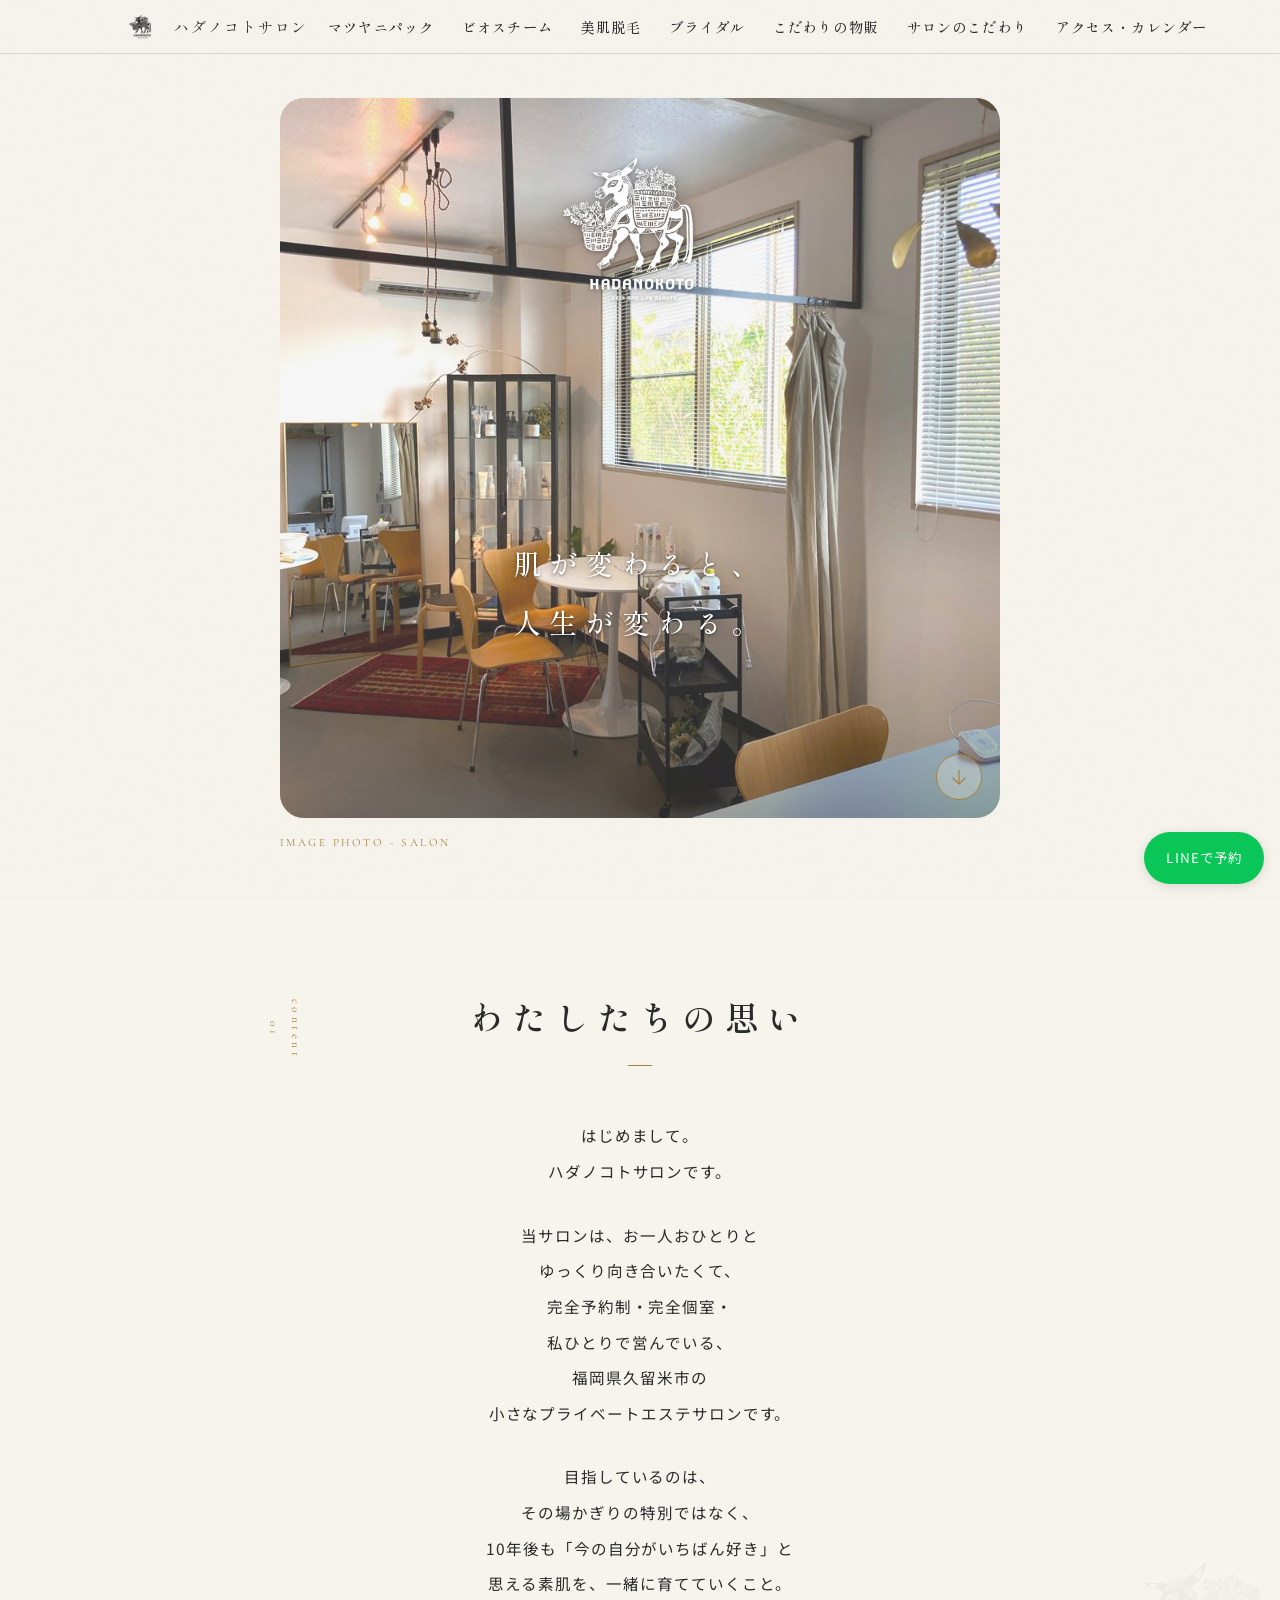
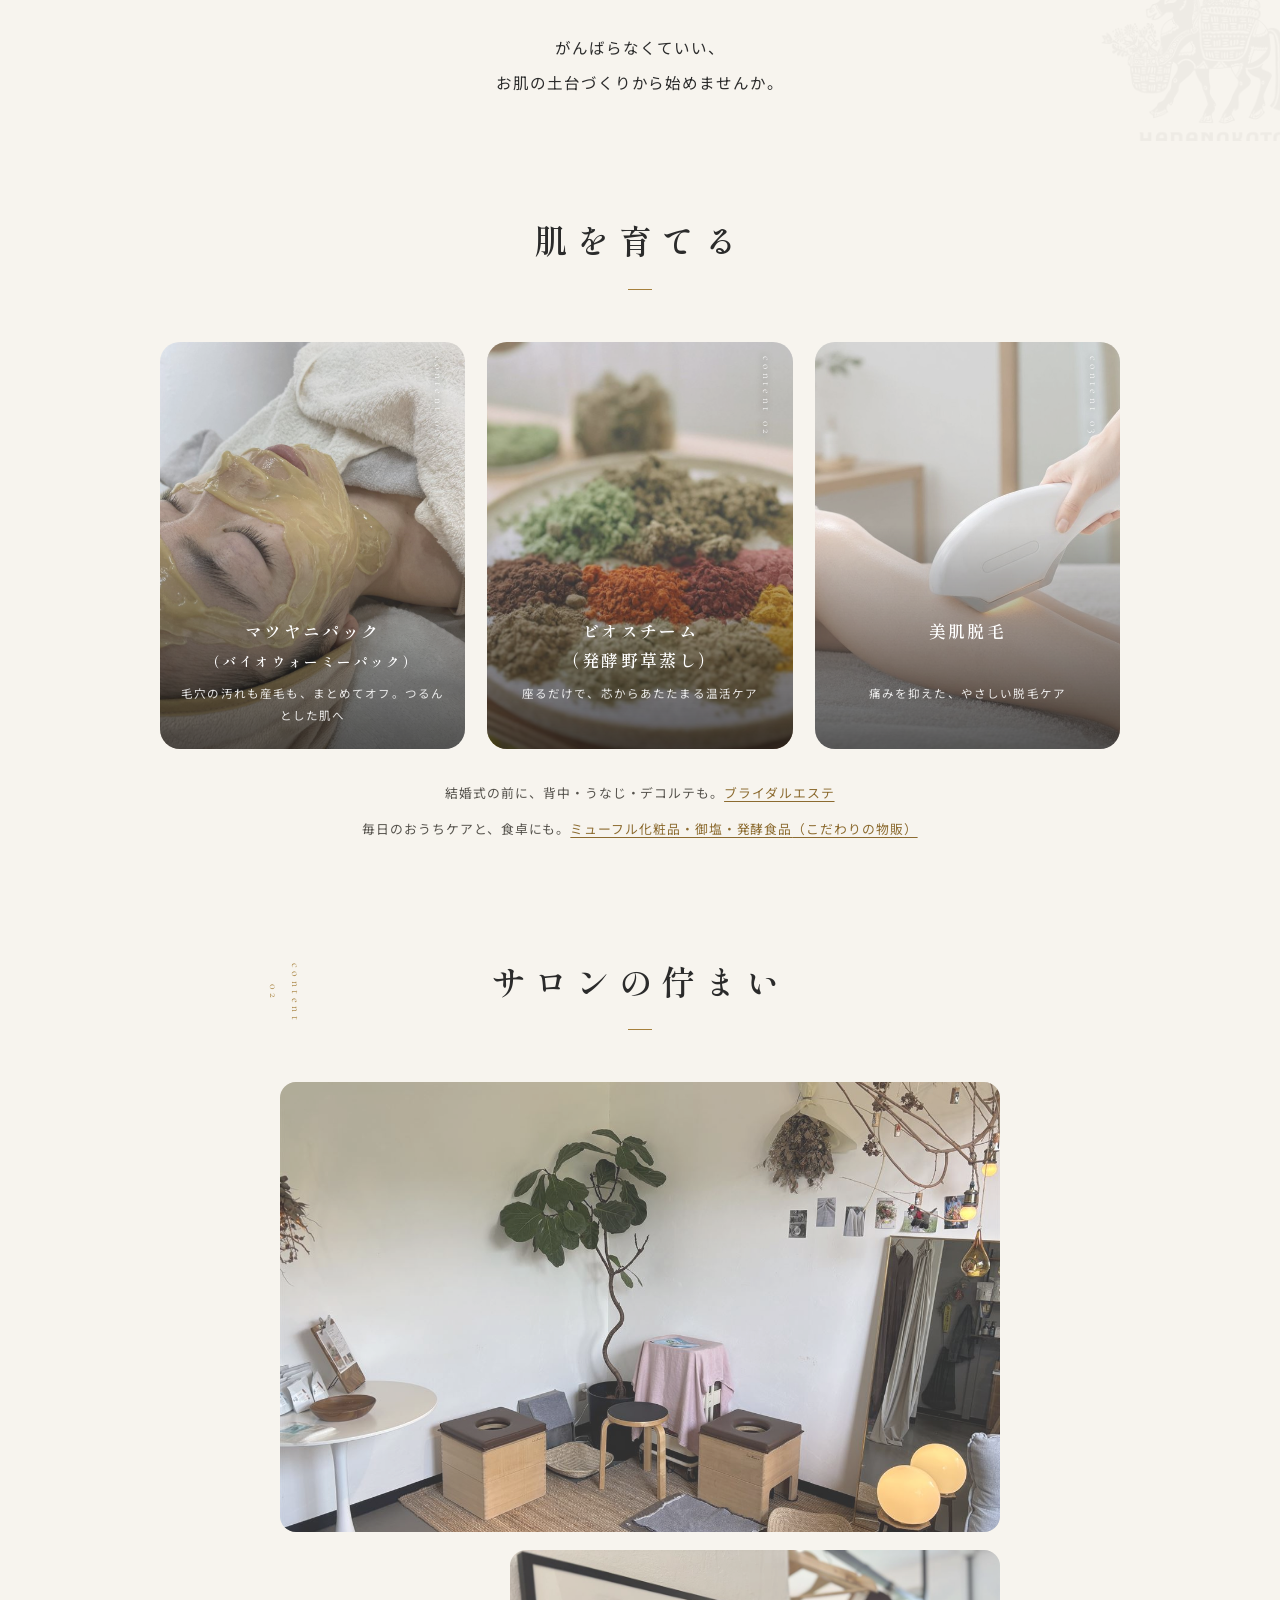
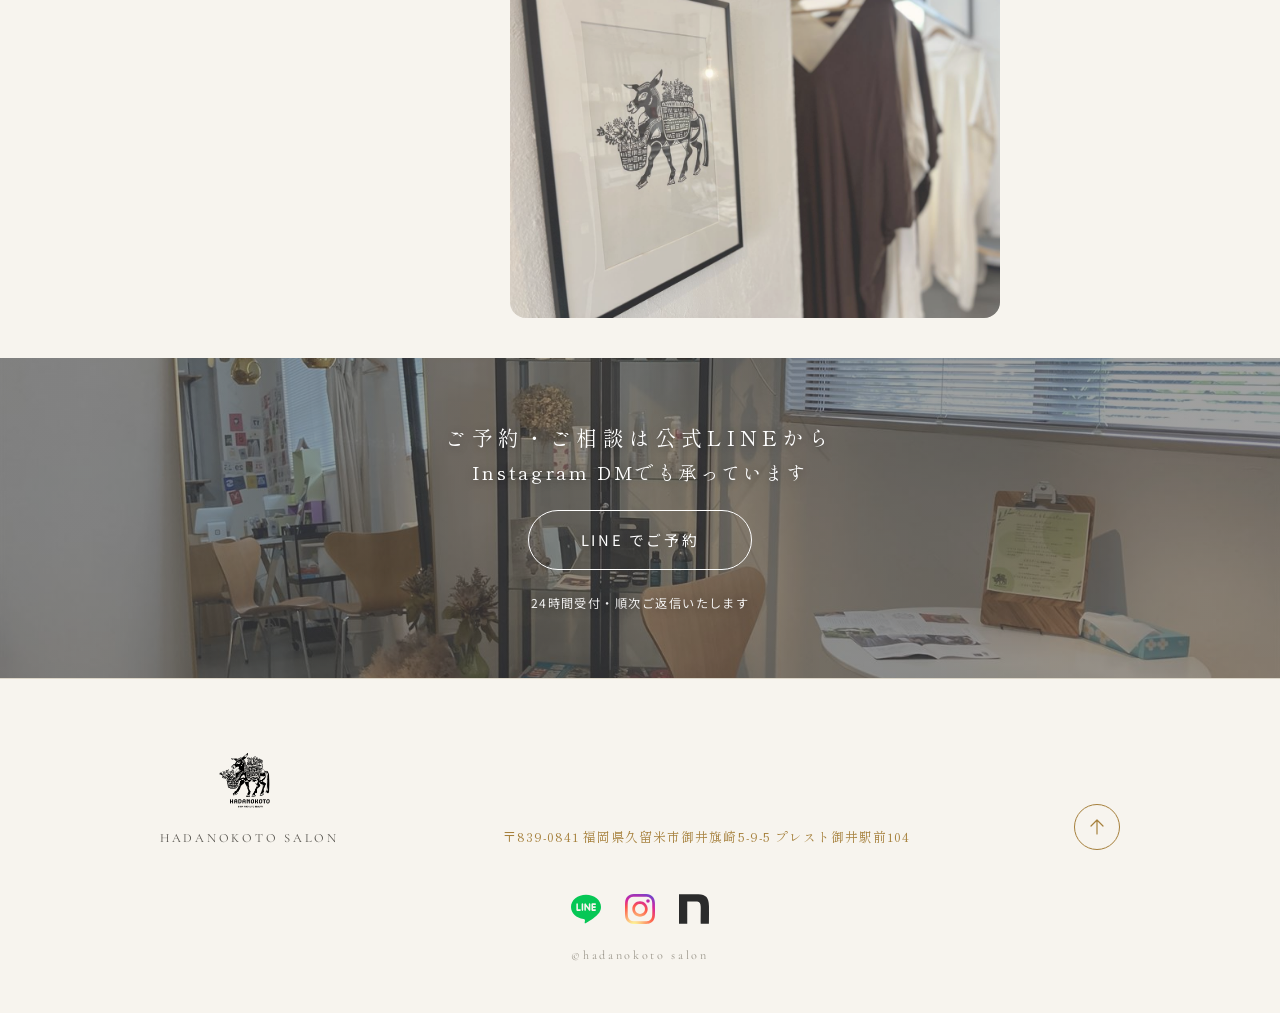
==== commit 845b2771: "ブライダルのページの見出しを「ブライダルエステ」に統一、トップの3本柱の下にブライダルへの案内を追加、ページ名の見出しと案内リンクがスマホで単語の途中で折り返さないよう調整 Co-Authored-B" ====
--- a/index.html
+++ b/index.html
@@ -176,7 +176,8 @@
           </span>
         </a>
       </div>
-      <p class="pillars-more fade">毎日のおうちケアと、食卓にも。<a href="other.html">ミューフル化粧品・御塩・発酵食品（こだわりの物販）</a></p>
+      <p class="pillars-more fade">結婚式の前に、背中・うなじ・デコルテも。<a href="bridal.html">ブライダルエステ</a></p>
+      <p class="pillars-more fade">毎日のおうちケアと、食卓にも。<a href="other.html">ミューフル化粧品・御塩・発酵食品<span>（こだわりの物販）</span></a></p>
     </div>
   </section>
 
--- a/assets/css/style.css
+++ b/assets/css/style.css
@@ -1276,3 +1276,14 @@
 .poem + p {
   margin-top: 32px;
 }
+
+/* ページ名の見出し（h1）の補足部分。常に改行し、スマホでは小さめにして単語の途中で折り返さないようにする */
+.sec-head .ja .h1-sub { display: block; }
+@media (max-width: 480px) {
+  .sec-head .ja .h1-sub { font-size: 0.62em; letter-spacing: 0.12em; }
+}
+
+/* トップの一行案内：2行目の余白と、リンクが単語の途中で折り返さないようにする */
+.pillars-more + .pillars-more { margin-top: 12px; }
+.pillars-more a { display: inline-block; }
+.pillars-more a span { display: inline-block; text-decoration: inherit; }
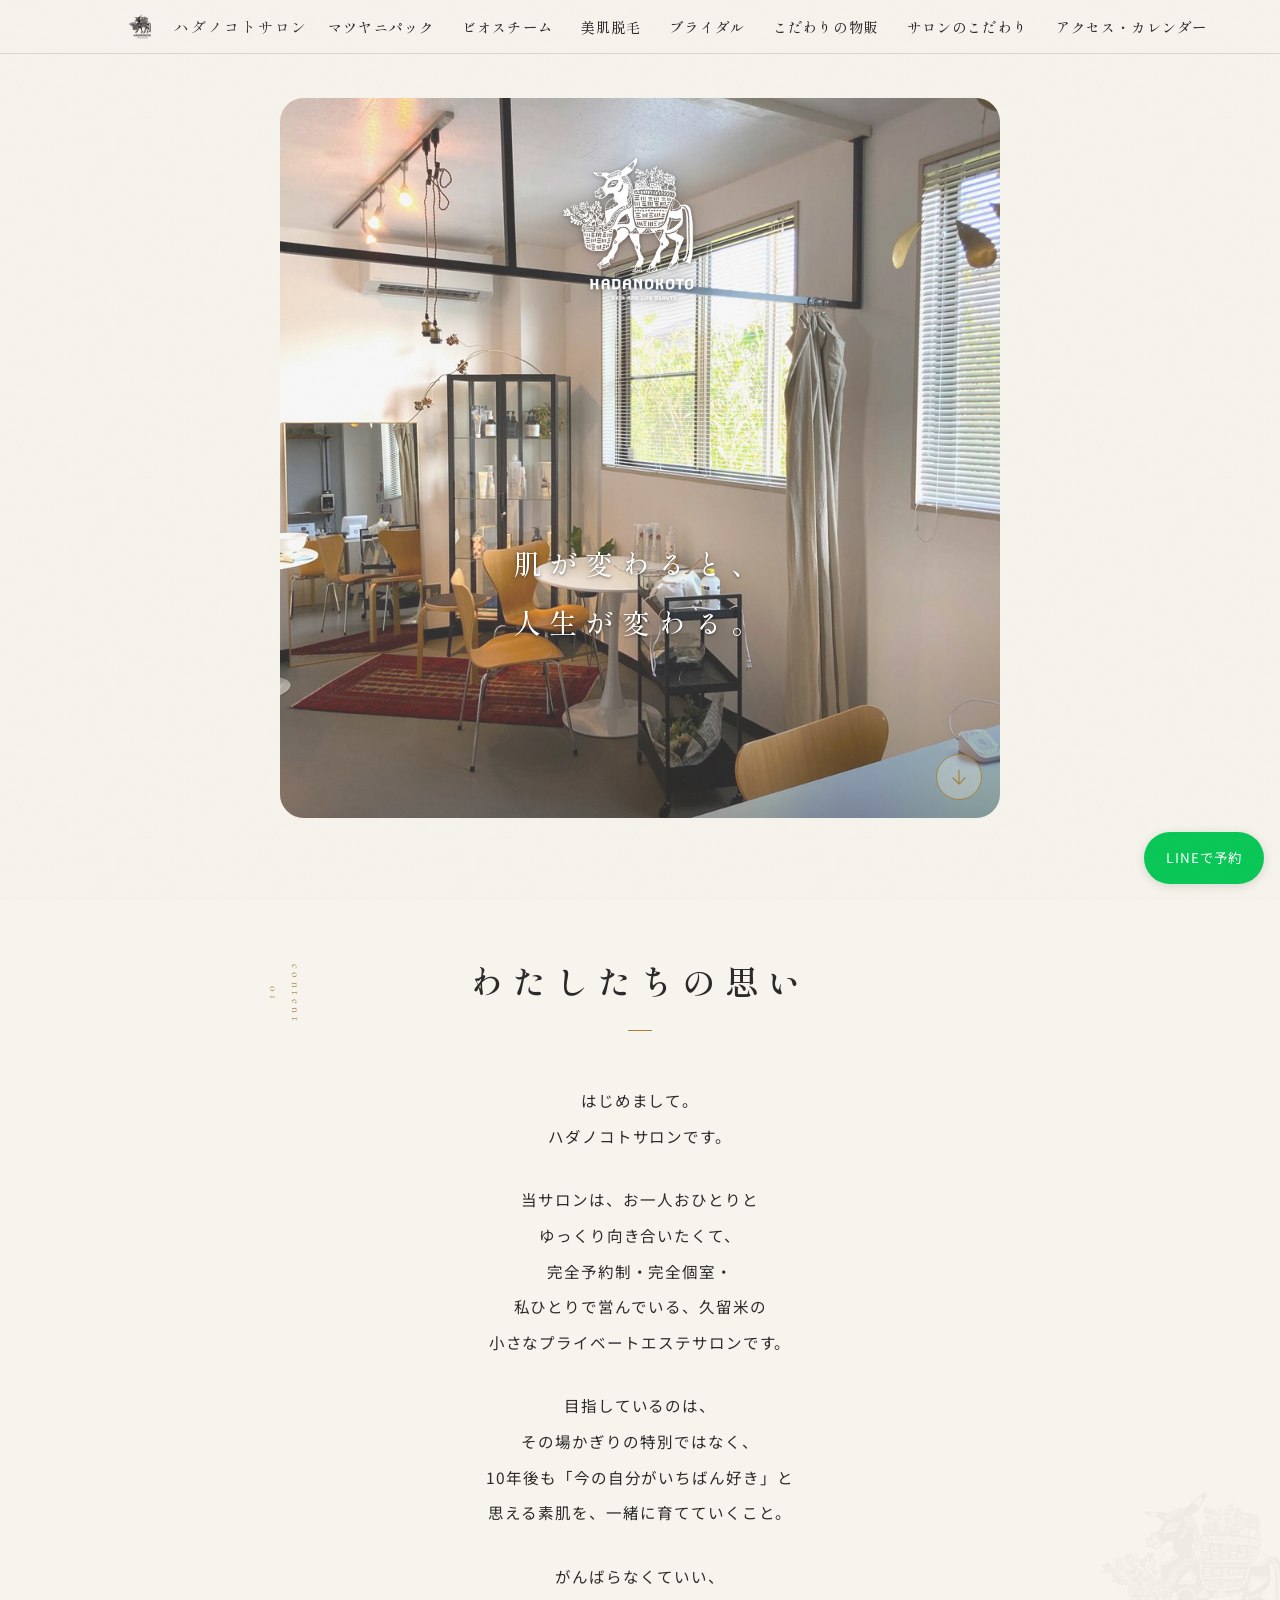
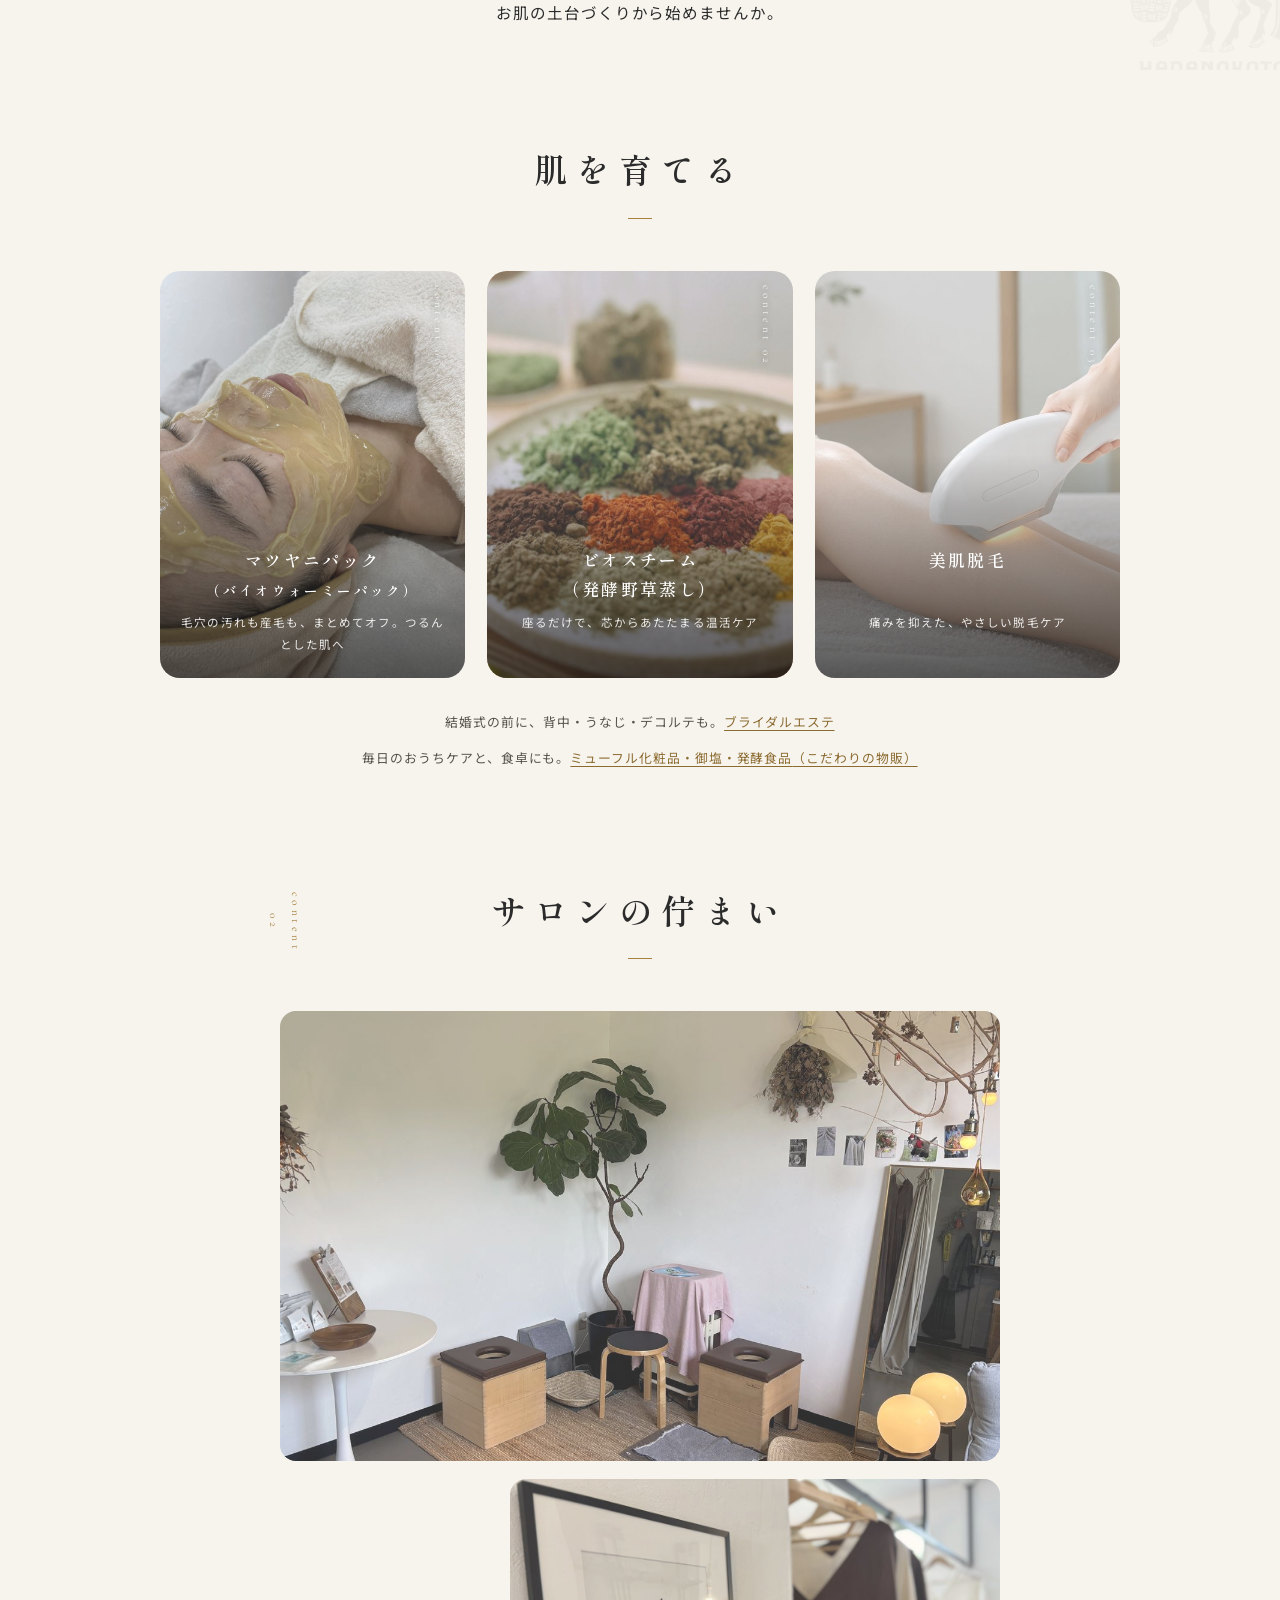
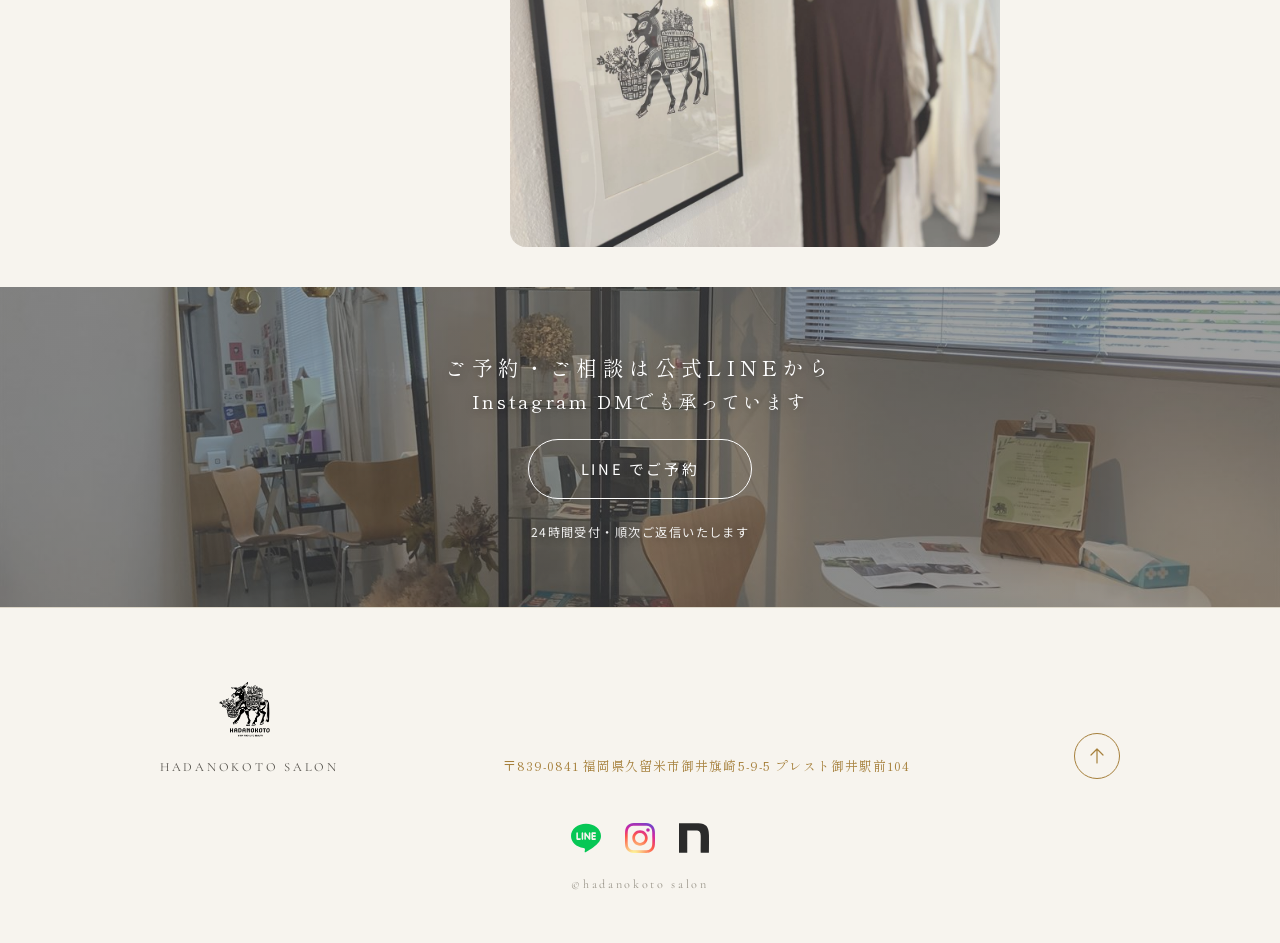
==== commit 8953cfc1: "サイト全体の不自然な文を見直し：本文に足した地域名を戻す（トップは「久留米の」に）、マツヤニパック冒頭のアクセス案内と「松ヤニパック」を削除、アクセスの遠方Q&Aのくり返しを削除、ビオスチーム・美肌脱" ====
--- a/index.html
+++ b/index.html
@@ -125,7 +125,6 @@
         <svg viewBox="0 0 14 16" fill="none" stroke-width="1.2" stroke-linecap="round" stroke-linejoin="round" aria-hidden="true"><path d="M7 1v14M1 9l6 6 6-6"/></svg>
       </a>
     </div>
-    <p class="hero-caption">IMAGE PHOTO - SALON</p>
   </div>
 
   <!-- ABOUT(リード文・詩組み) -->
@@ -137,7 +136,7 @@
       </div>
       <div class="poem">
         <p>はじめまして。<br>ハダノコトサロンです。</p>
-        <p>当サロンは、お一人おひとりと<br>ゆっくり向き合いたくて、<br>完全予約制・完全個室・<br>私ひとりで営んでいる、<br>福岡県久留米市の<br>小さなプライベートエステサロンです。</p>
+        <p>当サロンは、お一人おひとりと<br>ゆっくり向き合いたくて、<br>完全予約制・完全個室・<br>私ひとりで営んでいる、久留米の<br>小さなプライベートエステサロンです。</p>
         <p>目指しているのは、<br>その場かぎりの特別ではなく、<br>10年後も「今の自分がいちばん好き」と<br>思える素肌を、一緒に育てていくこと。</p>
         <p>がんばらなくていい、<br>お肌の土台づくりから始めませんか。</p>
       </div>
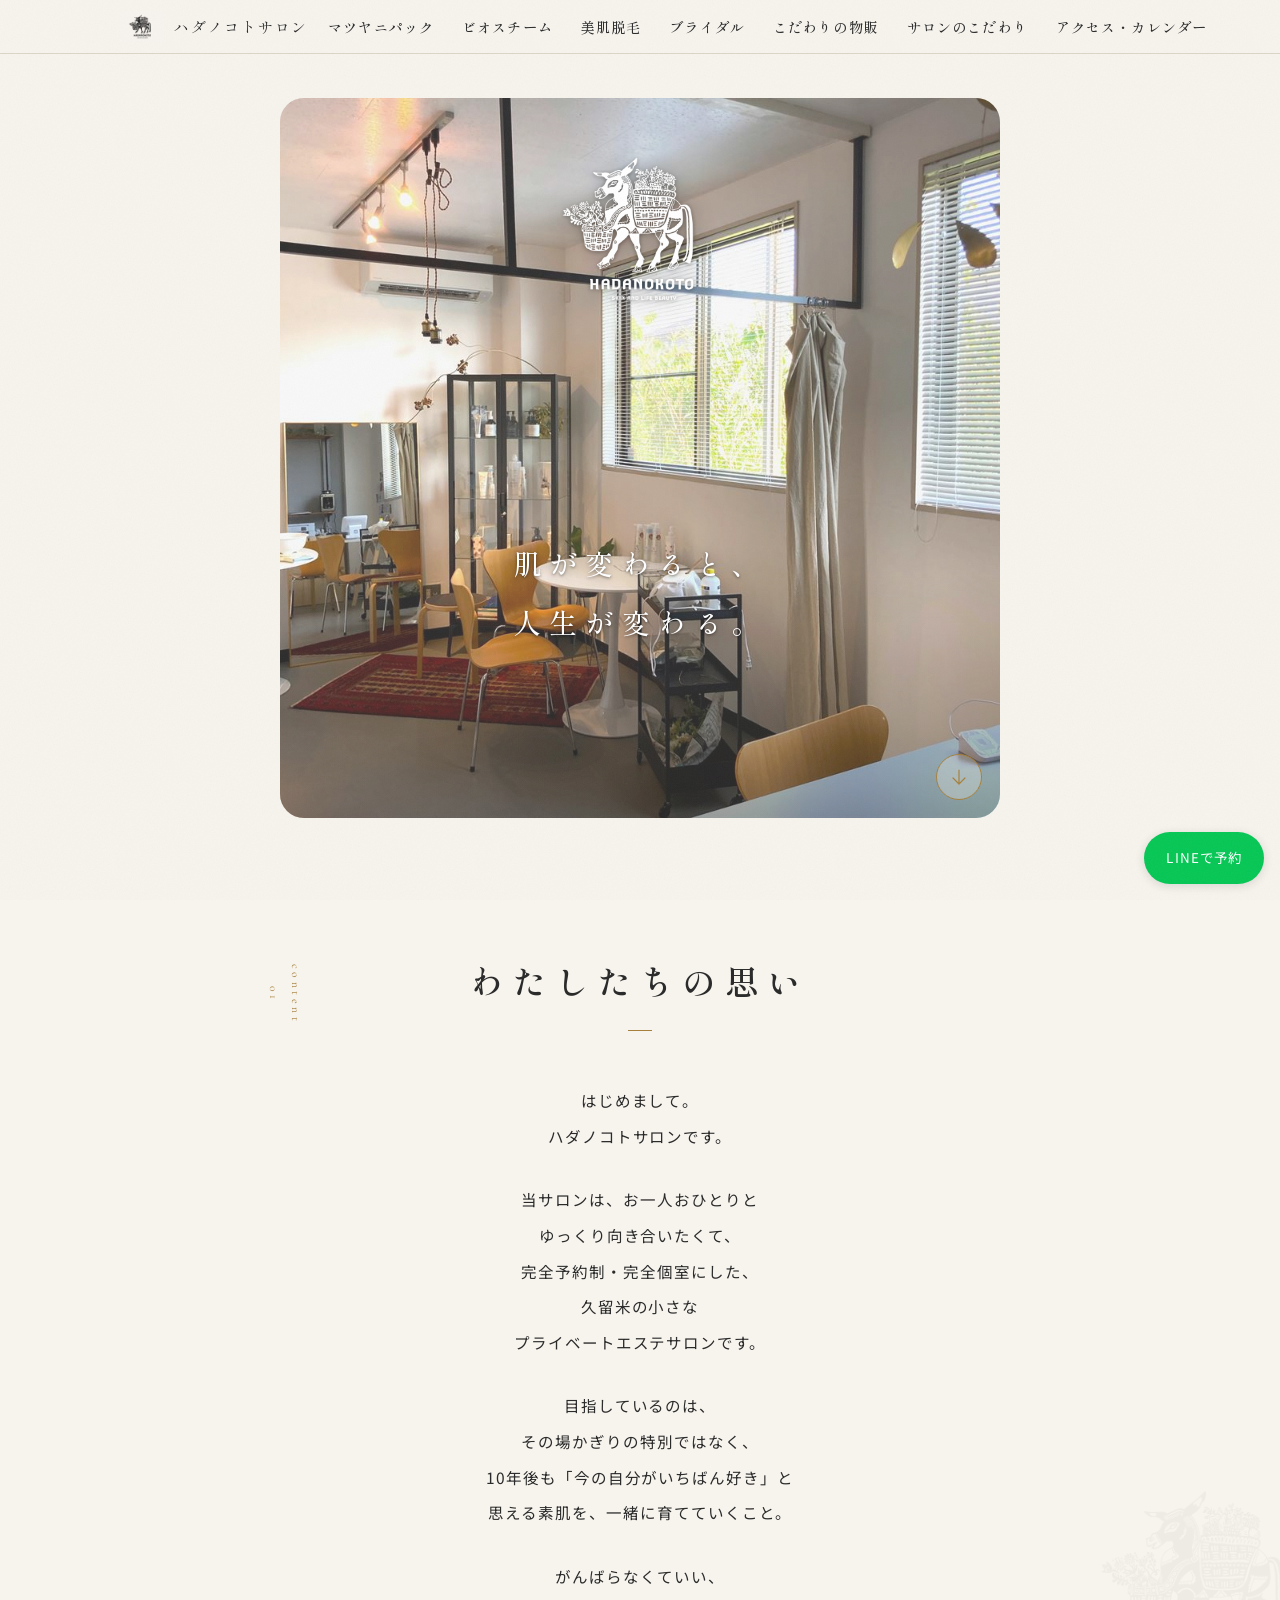
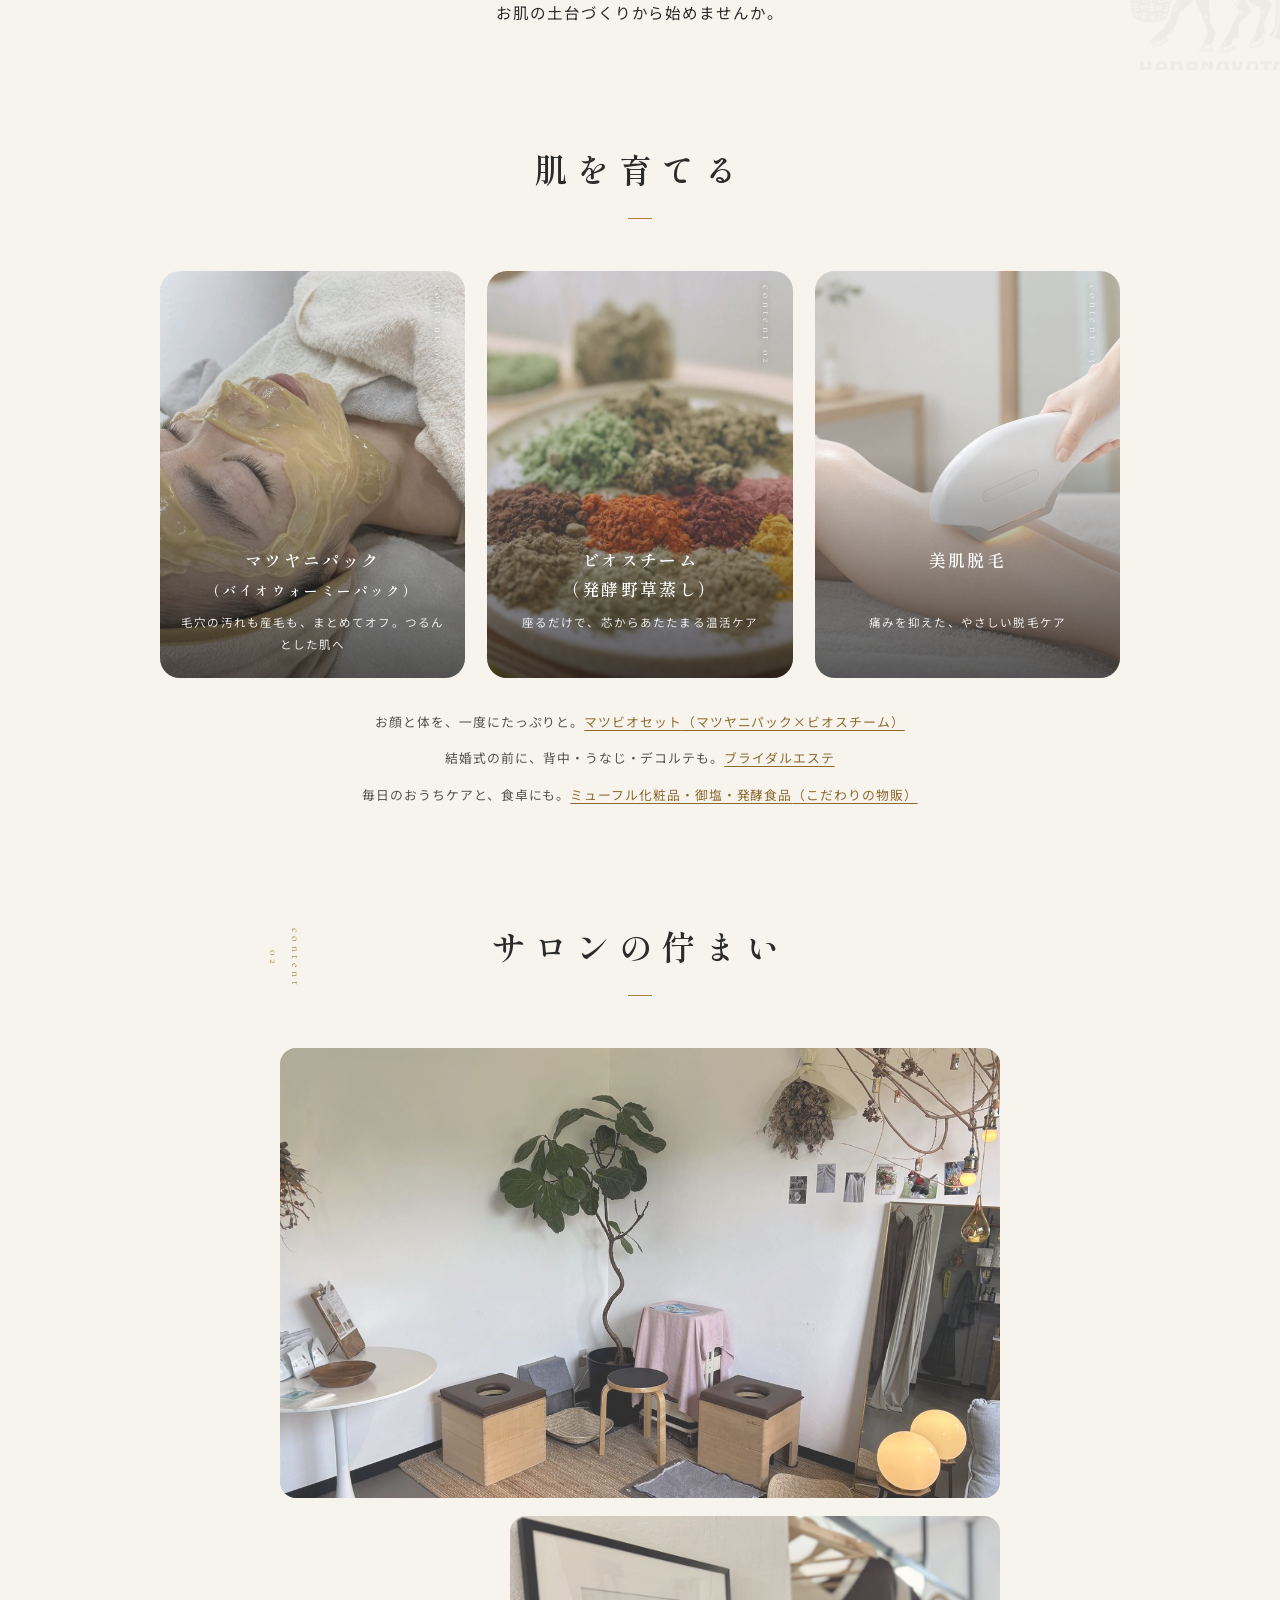
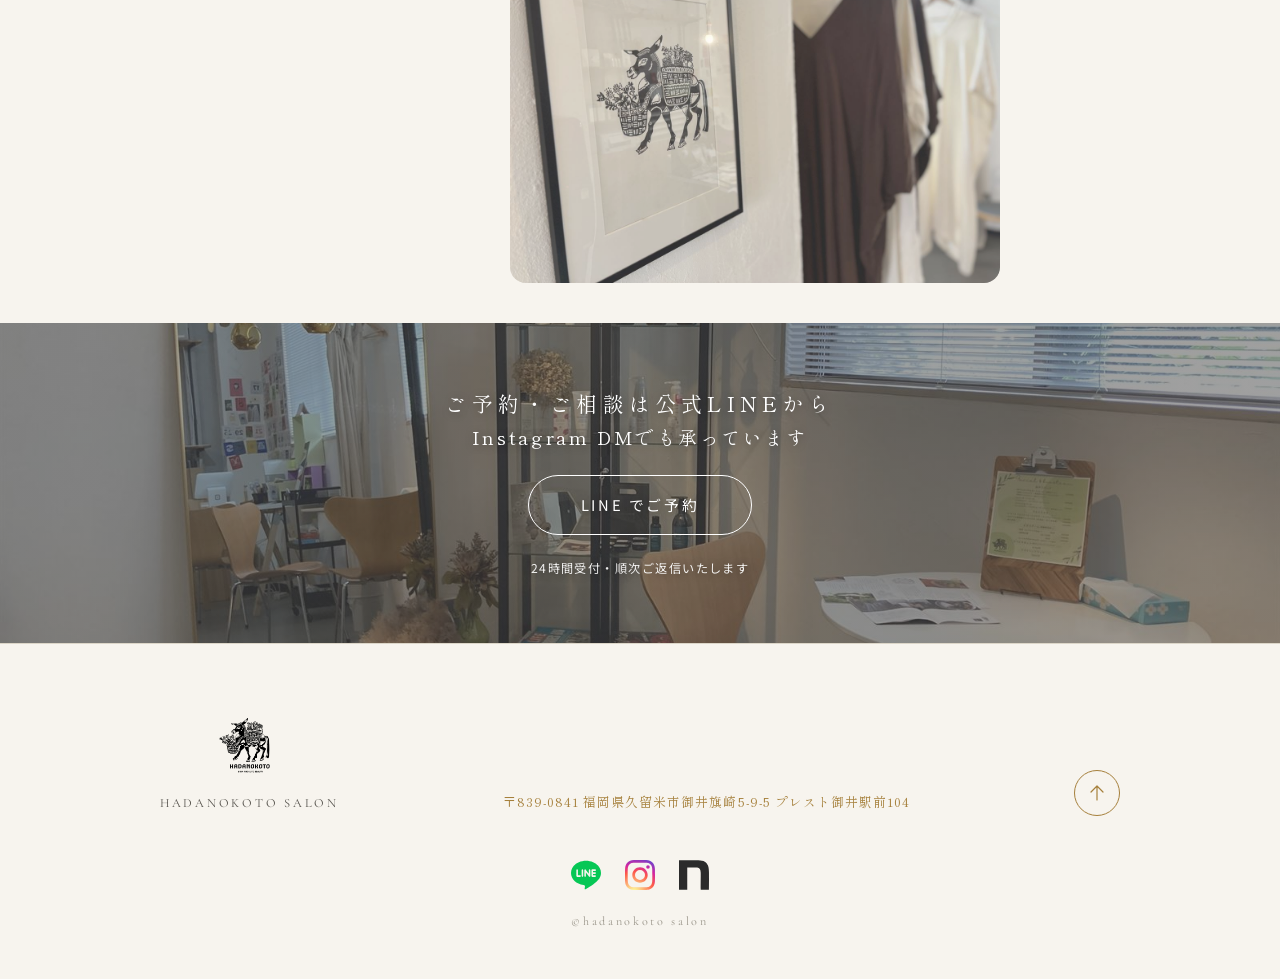
==== commit cdcc15c0: "マツビオセットの案内を追加し、スマホでの見出し・料金表の折り返しを整える Co-Authored-By: Claude Opus 5.5 <noreply@anthropic.com>" ====
--- a/index.html
+++ b/index.html
@@ -136,7 +136,7 @@
       </div>
       <div class="poem">
         <p>はじめまして。<br>ハダノコトサロンです。</p>
-        <p>当サロンは、お一人おひとりと<br>ゆっくり向き合いたくて、<br>完全予約制・完全個室・<br>私ひとりで営んでいる、久留米の<br>小さなプライベートエステサロンです。</p>
+        <p>当サロンは、お一人おひとりと<br>ゆっくり向き合いたくて、<br>完全予約制・完全個室にした、<br>久留米の小さな<br>プライベートエステサロンです。</p>
         <p>目指しているのは、<br>その場かぎりの特別ではなく、<br>10年後も「今の自分がいちばん好き」と<br>思える素肌を、一緒に育てていくこと。</p>
         <p>がんばらなくていい、<br>お肌の土台づくりから始めませんか。</p>
       </div>
@@ -175,8 +175,9 @@
           </span>
         </a>
       </div>
-      <p class="pillars-more fade">結婚式の前に、背中・うなじ・デコルテも。<a href="bridal.html">ブライダルエステ</a></p>
-      <p class="pillars-more fade">毎日のおうちケアと、食卓にも。<a href="other.html">ミューフル化粧品・御塩・発酵食品<span>（こだわりの物販）</span></a></p>
+      <p class="pillars-more fade">お顔と体を、<span class="nw">一度にたっぷりと。</span><a href="matsuyani.html#matsubio">マツビオセット<span>（マツヤニパック×ビオスチーム）</span></a></p>
+      <p class="pillars-more fade">結婚式の前に、<span class="nw">背中・うなじ・デコルテも。</span><a href="bridal.html">ブライダルエステ</a></p>
+      <p class="pillars-more fade">毎日のおうちケアと、<span class="nw">食卓にも。</span><a href="other.html">ミューフル化粧品・御塩・発酵食品<span>（こだわりの物販）</span></a></p>
     </div>
   </section>
 
--- a/assets/css/style.css
+++ b/assets/css/style.css
@@ -1287,3 +1287,17 @@
 .pillars-more + .pillars-more { margin-top: 12px; }
 .pillars-more a { display: inline-block; }
 .pillars-more a span { display: inline-block; text-decoration: inherit; }
+
+/* ---------- 2026/11 マツビオセット追加・スマホの見やすさ調整で追加 ---------- */
+
+/* 言葉のまとまりを途中で折り返さないための目印（料金表・キャッチ・トップの一行案内で使用） */
+.nw { display: inline-block; }
+
+/* 幅の狭いスマホ（400px以下）では、見出しとキャッチの字間を少し詰め、最後の1文字だけが次の行に落ちるのを防ぐ */
+@media (max-width: 400px) {
+  .sec-head .ja { letter-spacing: 0.15em; }
+  .catch { letter-spacing: 0.12em; }
+}
+
+/* ハンバーガーメニューのラベル「メニュー」を途中で折り返さない */
+.nav-toggle-label { white-space: nowrap; }
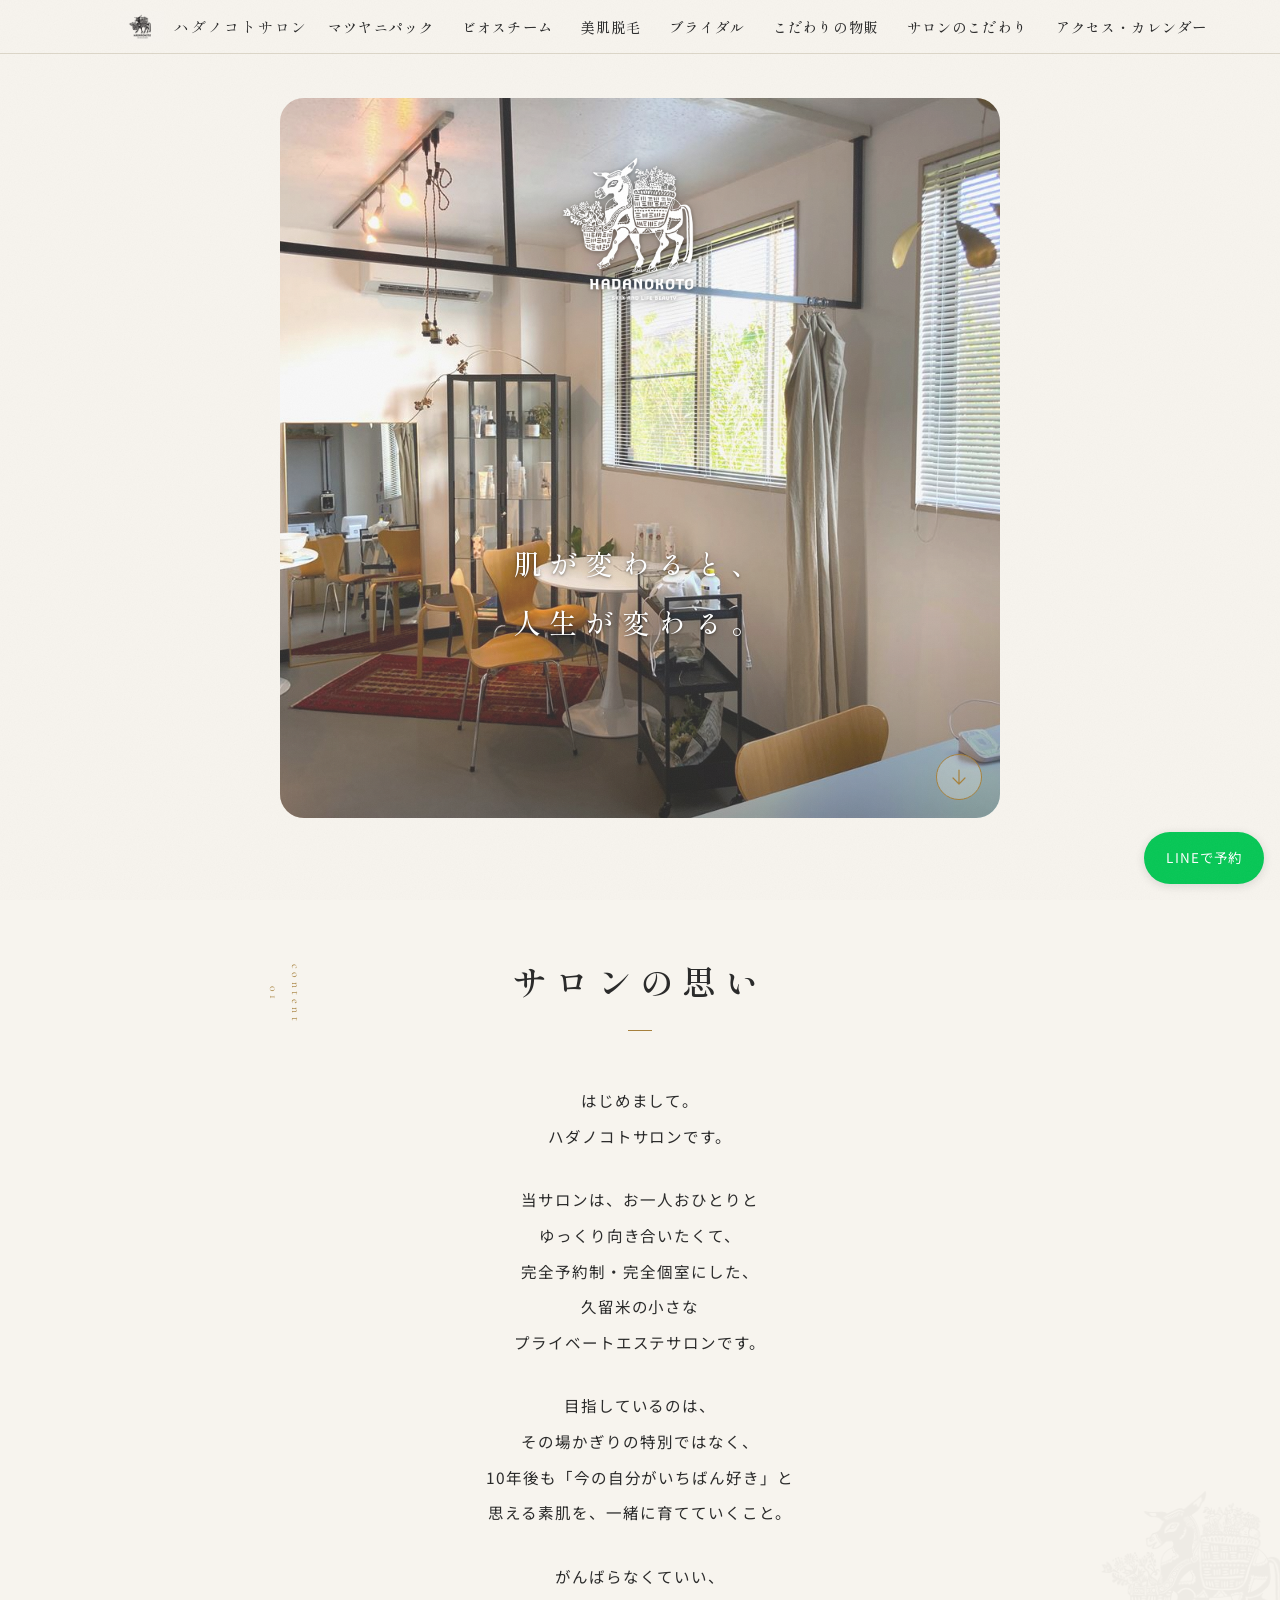
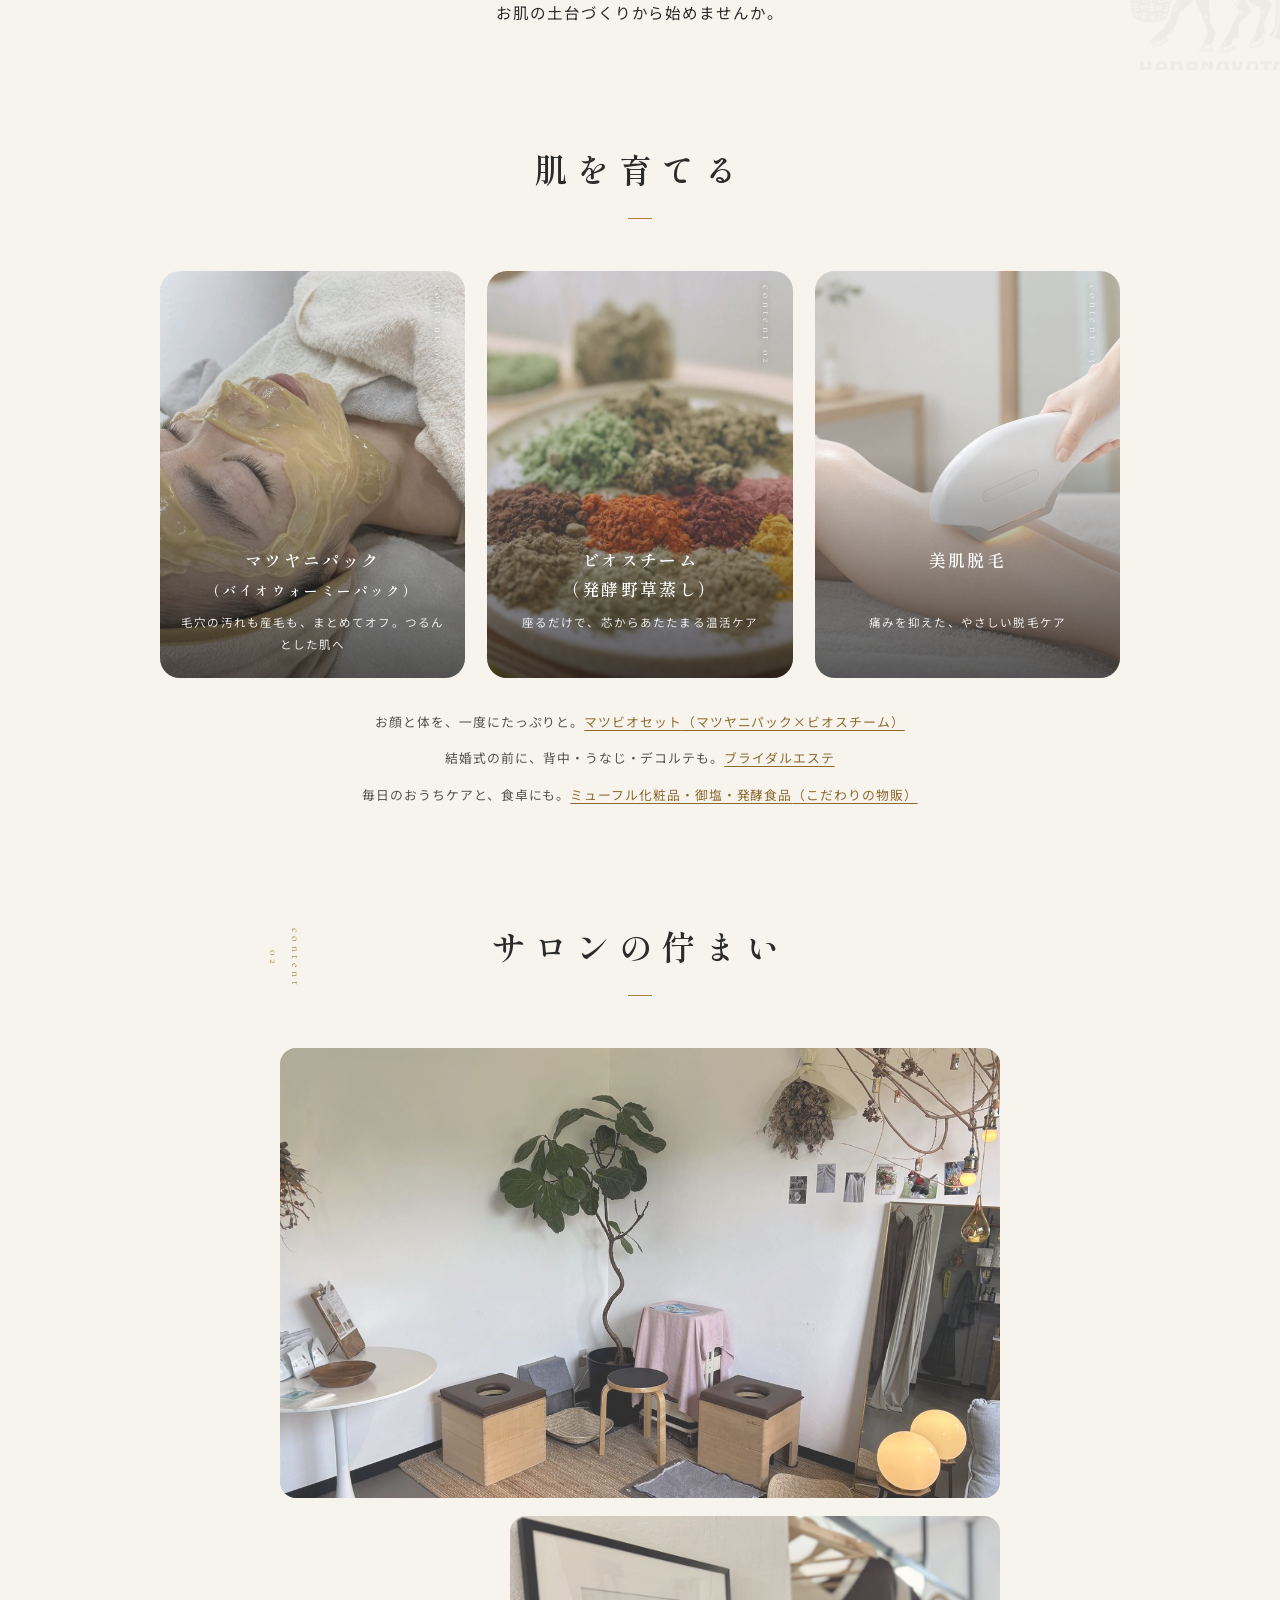
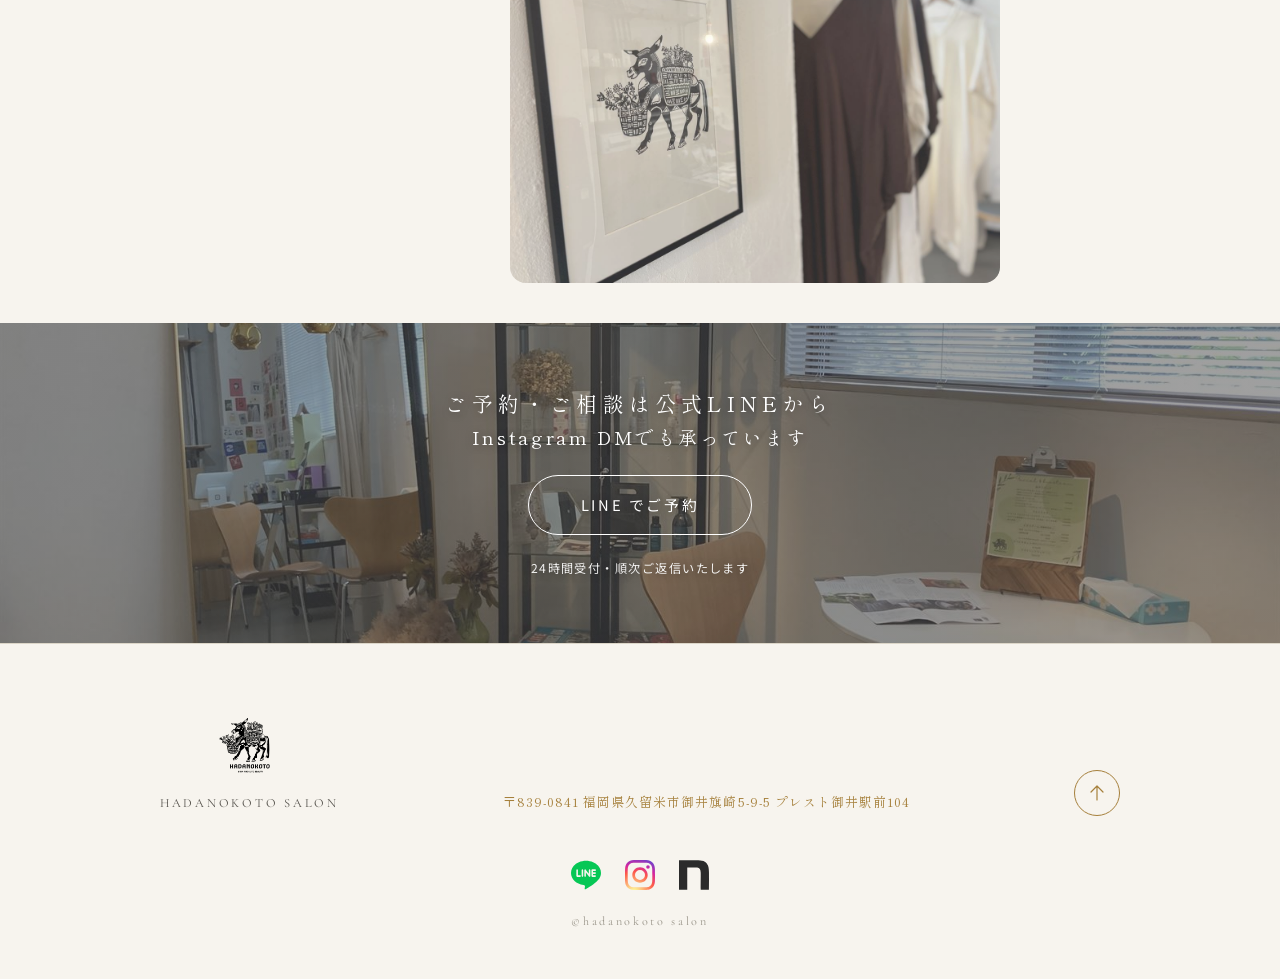
==== commit 39218d7f: "トップページの見出し「わたしたちの思い」を「サロンの思い」に変える Co-Authored-By: Claude Opus 5.5 <noreply@anthropic.com>" ====
--- a/index.html
+++ b/index.html
@@ -132,7 +132,7 @@
     <div class="inner fade">
       <div class="sec-head">
         <span class="sec-num">content 01</span>
-        <h2 class="ja">わたしたちの思い</h2>
+        <h2 class="ja">サロンの思い</h2>
       </div>
       <div class="poem">
         <p>はじめまして。<br>ハダノコトサロンです。</p>
@@ -163,7 +163,7 @@
           <span class="pillar-num" aria-hidden="true">content 02</span>
           <span class="pillar-body">
             <span class="pillar-title">ビオスチーム<br>（発酵野草蒸し）</span>
-            <span class="pillar-sub">座るだけで、芯からあたたまる温活ケア</span>
+            <span class="pillar-sub">座るだけで、<span class="nw">芯からあたたまる温活ケア</span></span>
           </span>
         </a>
         <a class="pillar-card fade" href="datsumou.html">
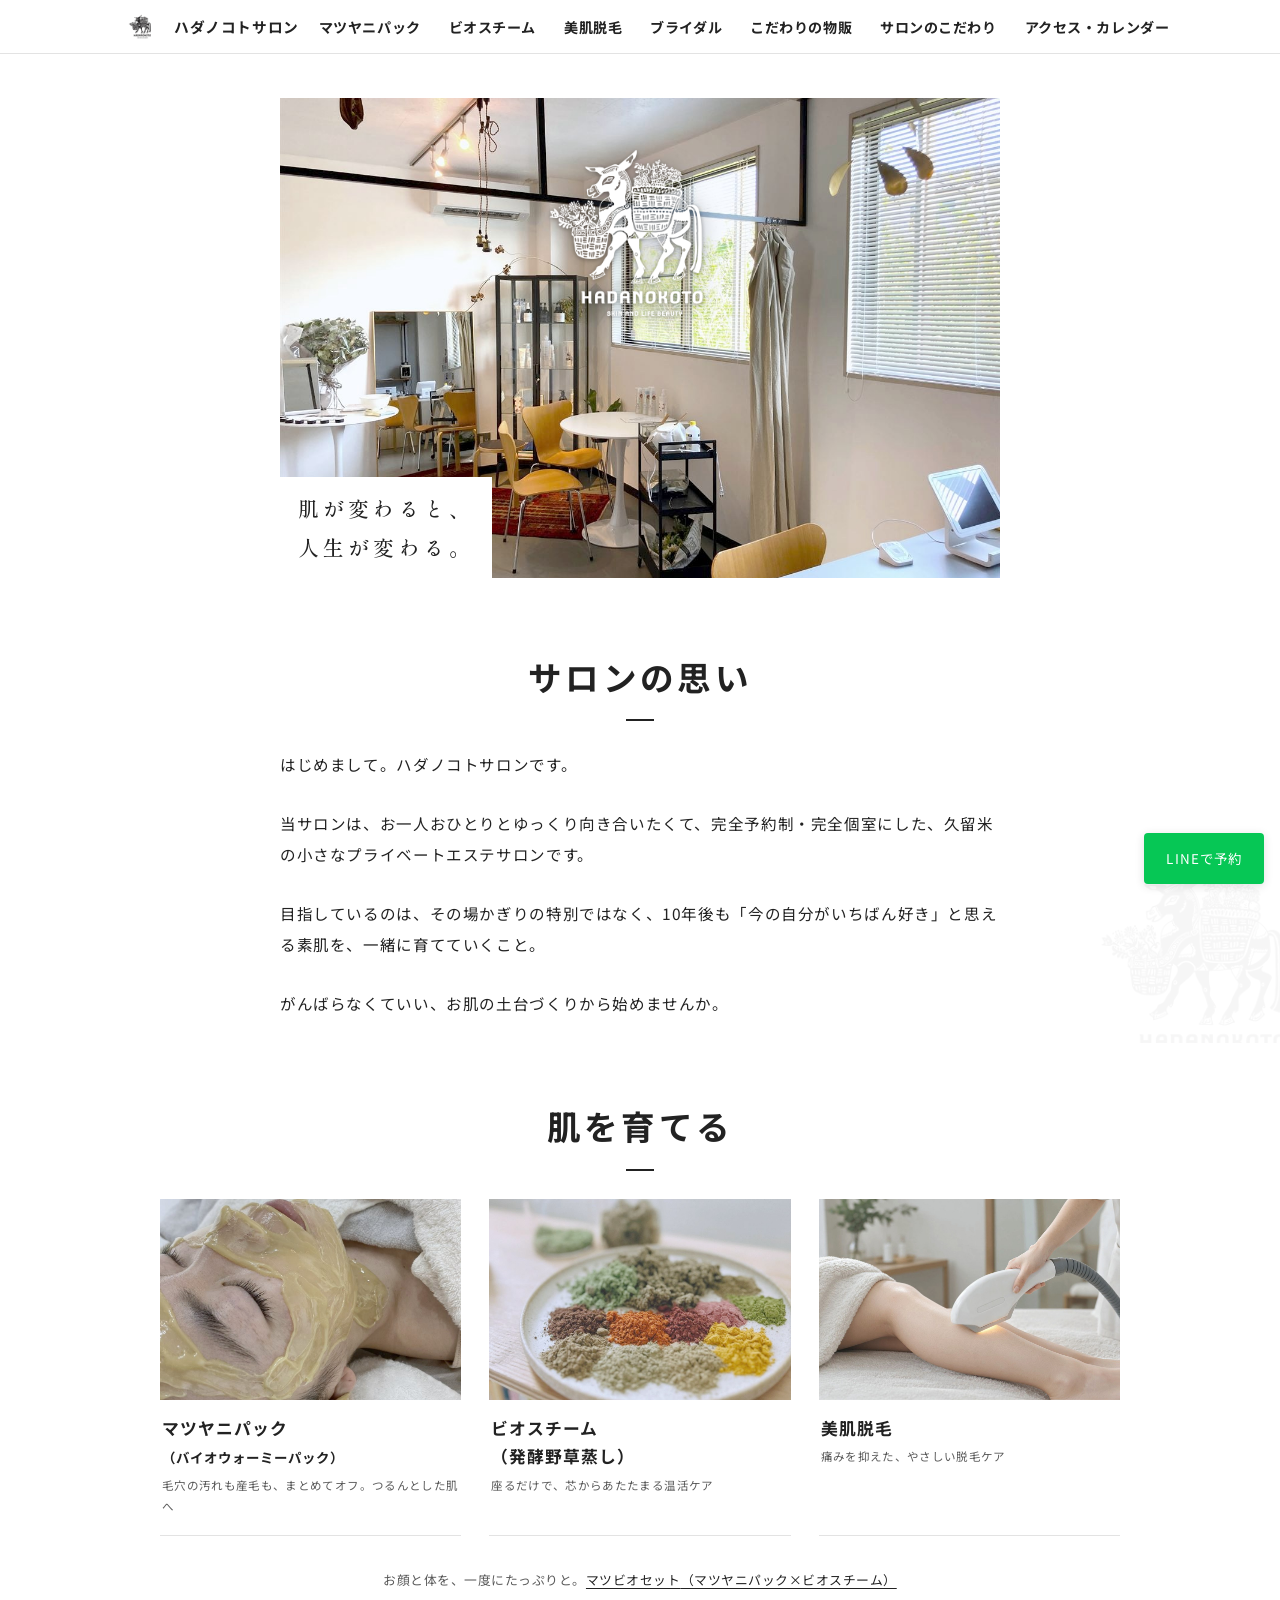
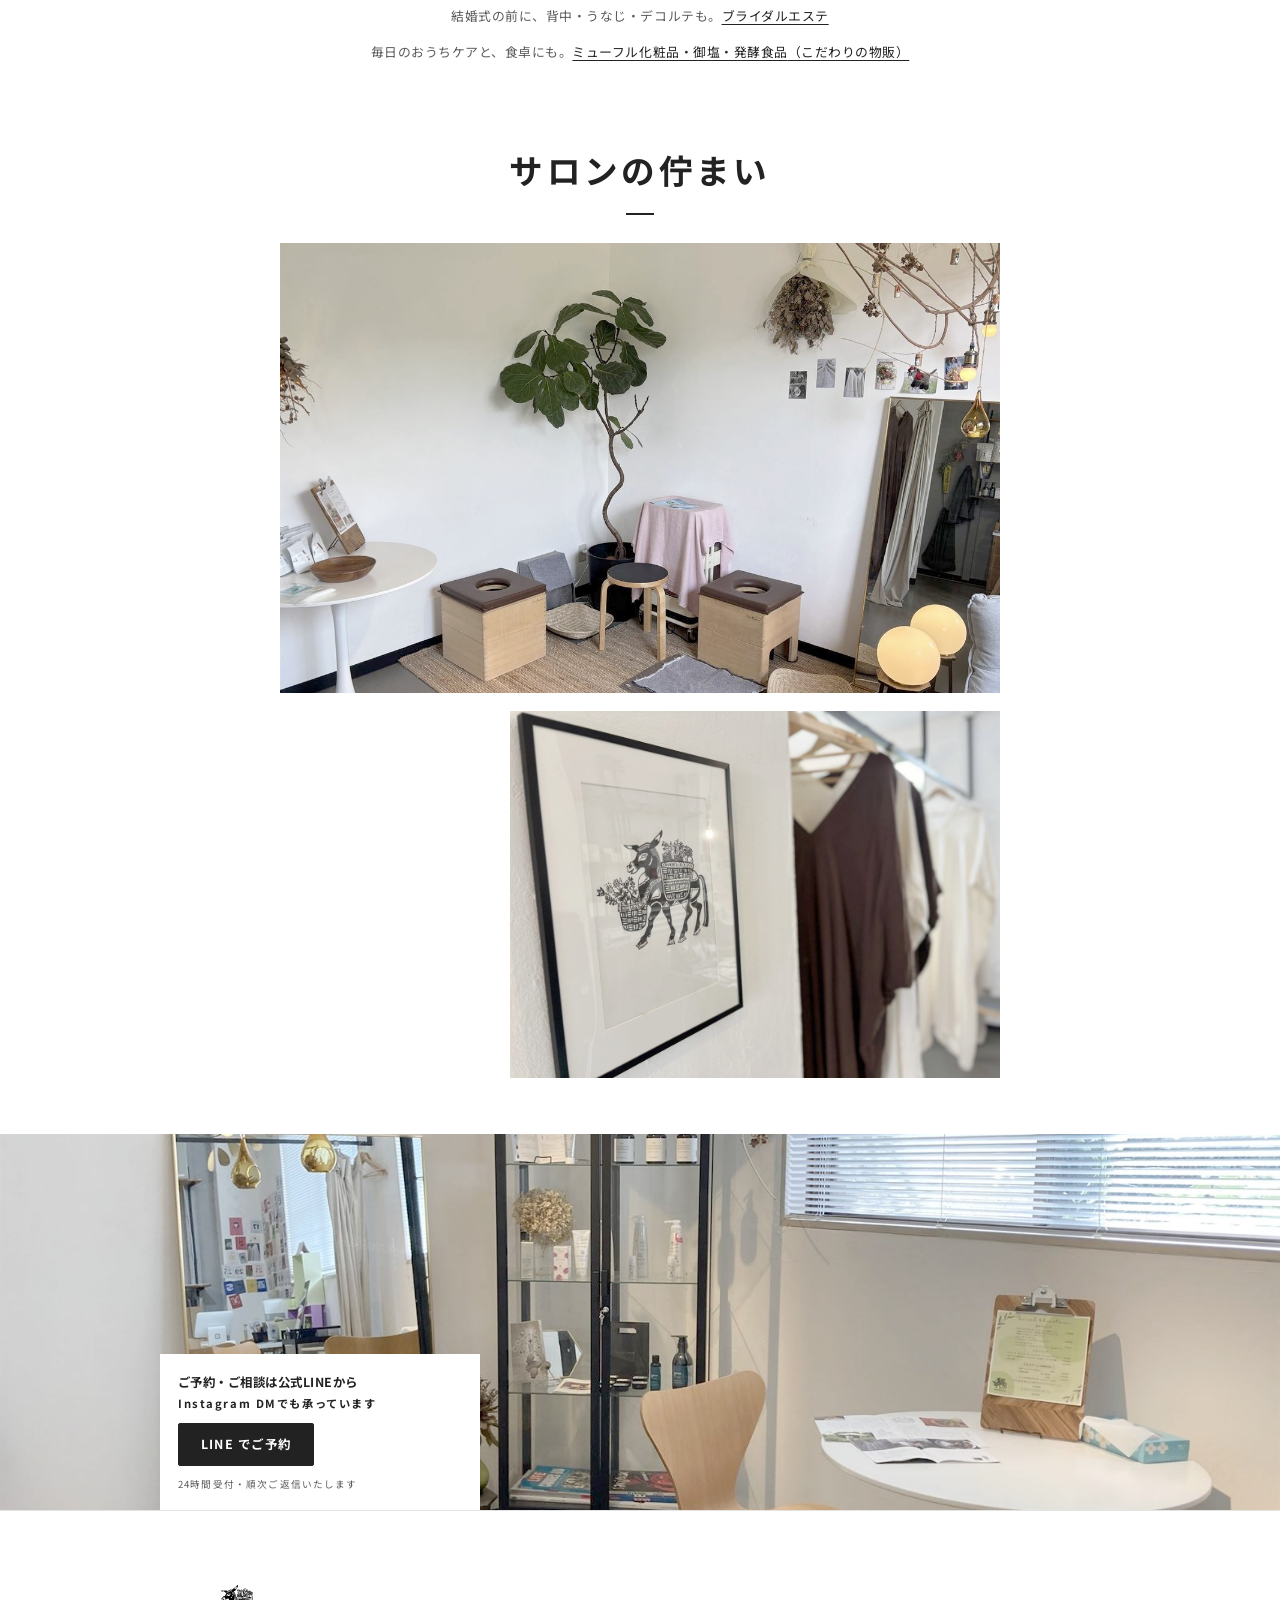
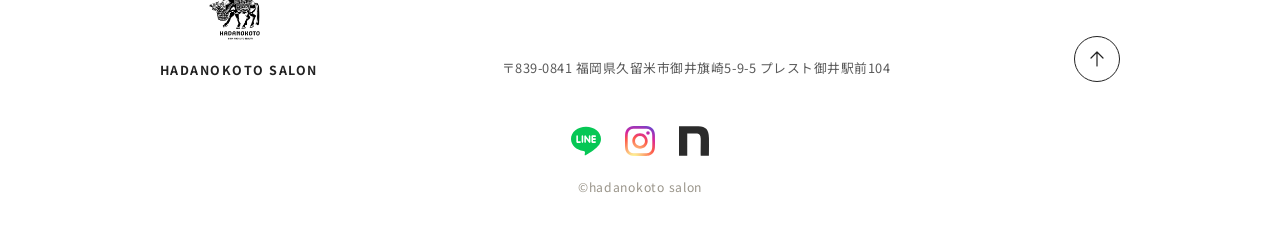
==== commit 9133affc: "サイトの見た目を「ぱきっと化」する（指示書v5・決定事項（続き）§77・§78） - 白地×墨×ゴシックに変更、写真は角なし・もやなし、金茶の飾りを撤去 - トップのヒーロー・3つの柱・予約の帯を新レ" ====
--- a/index.html
+++ b/index.html
@@ -34,7 +34,7 @@
   <link rel="apple-touch-icon" href="apple-touch-icon.png">
   <link rel="preconnect" href="https://fonts.googleapis.com">
   <link rel="preconnect" href="https://fonts.gstatic.com" crossorigin>
-  <link href="https://fonts.googleapis.com/css2?family=Cormorant+Garamond:wght@400;500;600&family=Noto+Sans+JP:wght@300;400;500&family=Shippori+Mincho:wght@400;500;600&display=swap" rel="stylesheet">
+  <link href="https://fonts.googleapis.com/css2?family=Noto+Sans+JP:wght@400;500;700&family=Shippori+Mincho:wght@500&display=swap" rel="stylesheet">
   <link rel="stylesheet" href="assets/css/style.css">
 
   <!-- JSON-LD (LocalBusiness / BeautySalon) -->
@@ -134,11 +134,11 @@
         <span class="sec-num">content 01</span>
         <h2 class="ja">サロンの思い</h2>
       </div>
-      <div class="poem">
-        <p>はじめまして。<br>ハダノコトサロンです。</p>
-        <p>当サロンは、お一人おひとりと<br>ゆっくり向き合いたくて、<br>完全予約制・完全個室にした、<br>久留米の小さな<br>プライベートエステサロンです。</p>
-        <p>目指しているのは、<br>その場かぎりの特別ではなく、<br>10年後も「今の自分がいちばん好き」と<br>思える素肌を、一緒に育てていくこと。</p>
-        <p>がんばらなくていい、<br>お肌の土台づくりから始めませんか。</p>
+      <div class="poem poem--left">
+        <p>はじめまして。ハダノコトサロンです。</p>
+        <p>当サロンは、お一人おひとりとゆっくり向き合いたくて、完全予約制・完全個室にした、久留米の小さなプライベートエステサロンです。</p>
+        <p>目指しているのは、その場かぎりの特別ではなく、10年後も「今の自分がいちばん好き」と思える素肌を、一緒に育てていくこと。</p>
+        <p>がんばらなくていい、お肌の土台づくりから始めませんか。</p>
       </div>
     </div>
   </section>
@@ -214,7 +214,7 @@
         <img class="footer-logo" src="assets/img/web/logo.png" alt="ハダノコトサロン ロゴ" width="800" height="570">
         <p class="footer-name">HADANOKOTO SALON</p>
       </div>
-      <p class="footer-address">〒839-0841 福岡県久留米市御井旗崎5-9-5 プレスト御井駅前104</p>
+      <p class="footer-address">〒839-0841 <span class="nw">福岡県久留米市御井旗崎5-9-5</span> <span class="nw">プレスト御井駅前104</span></p>
       <a class="page-top" href="#top" aria-label="ページの上部へ戻る">
         <svg viewBox="0 0 14 16" fill="none" stroke-width="1.2" stroke-linecap="round" stroke-linejoin="round" aria-hidden="true"><path d="M7 15V1M1 7l6-6 6 6"/></svg>
       </a>
--- a/assets/css/style.css
+++ b/assets/css/style.css
@@ -1181,7 +1181,7 @@
 }
 
 .page-top:hover {
-  background: rgba(166, 128, 60, 0.1);
+  background: rgba(34, 34, 34, 0.06);
 }
 
 /* SNSアイコン(横一列・中央揃え・©の上) */
@@ -1301,3 +1301,339 @@
 
 /* ハンバーガーメニューのラベル「メニュー」を途中で折り返さない */
 .nav-toggle-label { white-space: nowrap; }
+
+/* ============================================
+   v5（2026-11 ぱきっと化）— 決定事項（続き）§78
+   白地 × 墨 × ゴシック／写真は角なし・もやなし／
+   文字は写真の外か白い札の上／字間を詰める／余白を一定に
+   ※このブロックはファイルの一番最後に置く（前の指定を上書きするため）
+   ============================================ */
+
+:root {
+  --bg: #FFFFFF;
+  --ink: #222222;
+  --ink-soft: #5A5A5A;
+  --accent: #222222;
+  --accent-dark: #222222;
+  --line: #E3E3E3;
+  --serif: "Noto Sans JP", sans-serif;
+  --en-serif: "Noto Sans JP", sans-serif;
+  --mincho: "Shippori Mincho", "Noto Serif JP", serif;
+}
+
+body {
+  letter-spacing: 0.04em;
+  line-height: 1.85;
+}
+
+/* 和紙風のざらざら模様をやめる */
+body::after {
+  display: none;
+}
+
+/* ---------- ヘッダー・フッター ---------- */
+
+.site-header {
+  background: rgba(255, 255, 255, 0.96);
+}
+
+.brand-name,
+.site-nav a .ja {
+  letter-spacing: 0.04em;
+  font-weight: 700;
+}
+
+.site-footer {
+  border-top: 1px solid var(--line);
+}
+
+.footer-name {
+  letter-spacing: 0.12em;
+  font-weight: 700;
+  color: var(--ink);
+}
+
+.footer-address {
+  color: var(--ink-soft);
+  letter-spacing: 0.04em;
+}
+
+.copyright {
+  letter-spacing: 0.06em;
+}
+
+/* ---------- 見出し・本文の書体と字間 ---------- */
+
+h1, h2, h3 {
+  letter-spacing: 0.04em;
+}
+
+h3 {
+  font-weight: 700;
+}
+
+.sec-head {
+  margin-bottom: 28px;
+}
+
+.sec-head .ja {
+  letter-spacing: 0.1em;
+  font-weight: 700;
+}
+
+.sec-head::after {
+  width: 28px;
+  height: 2px;
+  background: var(--ink);
+  margin-top: 16px;
+}
+
+/* 縦書きの「content 01」などの飾りは出さない */
+.sec-num {
+  display: none;
+}
+
+.catch {
+  letter-spacing: 0.1em;
+  font-weight: 700;
+}
+
+.poem {
+  line-height: 2.05;
+}
+
+/* 長い文章は左揃え（index「サロンの思い」・about「オーナーより」） */
+.poem--left {
+  text-align: left;
+  line-height: 2;
+}
+
+.faq-item > summary {
+  letter-spacing: 0.04em;
+  font-weight: 500;
+}
+
+.price-list .price {
+  letter-spacing: 0.04em;
+  font-weight: 500;
+  font-variant-numeric: tabular-nums;
+}
+
+.shop-info dt,
+.shop-info > div > *:first-child {
+  letter-spacing: 0.04em;
+}
+
+/* ---------- 写真：角なし・もやなし ---------- */
+
+.hero-card,
+.photo,
+.photo img,
+.pillar-card,
+.map-wrap,
+.map-wrap iframe {
+  border-radius: 0;
+}
+
+.photo--veil::after {
+  display: none;
+}
+
+/* ---------- トップの写真（ヒーロー） ---------- */
+
+.hero {
+  padding-bottom: 16px;
+}
+
+.hero-card::before,
+.hero-card::after {
+  display: none;
+}
+
+/* スマホは縦4：横5、PCは横3：縦2 */
+.hero-photo {
+  height: auto;
+  min-height: 0;
+  aspect-ratio: 4 / 5;
+}
+
+.hero-inner {
+  padding: 22px 0 0;
+  align-items: flex-start;
+}
+
+.hero-logo {
+  align-self: center;
+  width: 68%;
+  max-width: 380px;
+}
+
+/* キャッチは写真の左下にぴったり付けた白い札（明朝のまま） */
+.hero-copy {
+  font-family: var(--mincho);
+  font-weight: 500;
+  font-size: clamp(1rem, 4.2vw, 1.3rem);
+  letter-spacing: 0.2em;
+  line-height: 1.9;
+  color: var(--ink);
+  text-shadow: none;
+  background: #fff;
+  margin: auto 0 0;
+  padding: 12px 18px 10px;
+  text-align: left;
+}
+
+/* 下向き矢印は出さない */
+.hero-arrow {
+  display: none;
+}
+
+@media (min-width: 761px) {
+  .hero-photo {
+    aspect-ratio: 3 / 2;
+  }
+  .hero-logo {
+    width: min(320px, 44%);
+  }
+}
+
+/* ---------- トップ「肌を育てる」の3つの柱：写真の下に文字 ---------- */
+
+.pillars {
+  gap: 28px;
+}
+
+.pillar-card {
+  aspect-ratio: auto;
+  display: flex;
+  flex-direction: column;
+  color: var(--ink);
+  background: var(--bg);
+  border-bottom: 1px solid var(--line);
+}
+
+.pillar-card img {
+  position: static;
+  height: auto;
+  aspect-ratio: 3 / 2;
+}
+
+.pillar-card::after,
+.pillar-num {
+  display: none;
+}
+
+.pillar-body {
+  position: static;
+  text-align: left;
+  padding: 14px 2px 18px;
+}
+
+.pillar-title {
+  color: var(--ink);
+  min-height: 0;
+  letter-spacing: 0.06em;
+  font-weight: 700;
+  font-size: 1.05rem;
+  margin-bottom: 4px;
+}
+
+.pillar-sub {
+  color: var(--ink-soft);
+  min-height: 0;
+  letter-spacing: 0.03em;
+  font-size: 0.72rem;
+}
+
+@media (max-width: 760px) {
+  .pillar-card {
+    aspect-ratio: auto;
+  }
+}
+
+.pillars-more {
+  letter-spacing: 0.04em;
+}
+
+/* ---------- 予約の帯：店内の写真（もやなし）＋左下の小さな白い札 ---------- */
+
+.cta-band {
+  height: auto;
+  padding: 150px 0 0;
+  margin-top: 32px;
+}
+
+.cta-band::before {
+  display: none;
+}
+
+.cta-inner {
+  position: relative;
+  z-index: 1;
+  background: #fff;
+  color: var(--ink);
+  text-shadow: none;
+  max-width: 250px;
+  margin: 0;
+  padding: 18px 18px 16px;
+  gap: 10px;
+  align-items: flex-start;
+  text-align: left;
+}
+
+.cta-title {
+  font-size: 0.78rem;
+  letter-spacing: 0.04em;
+  line-height: 1.7;
+  font-weight: 700;
+}
+
+.cta-note {
+  font-size: 0.6rem;
+  color: var(--ink-soft);
+}
+
+.btn-outline {
+  border-radius: 2px;
+  background: var(--ink);
+  color: #fff;
+  border-color: var(--ink);
+  font-weight: 700;
+  letter-spacing: 0.1em;
+  padding: 9px 22px;
+  font-size: 0.78rem;
+}
+
+@media (min-width: 761px) {
+  .cta-band {
+    padding-top: 220px;
+  }
+  .cta-inner {
+    max-width: 320px;
+    margin-left: max(24px, calc(50% - 480px));
+  }
+}
+
+/* 画面に固定のLINEボタン（色はLINEの緑のまま） */
+.line-fixed {
+  border-radius: 4px;
+}
+
+/* ---------- 余白：段と段の間を一定に ---------- */
+
+.band {
+  padding-top: 56px;
+  padding-bottom: 24px;
+}
+
+.band--head {
+  padding-bottom: 0;
+}
+
+.band--head + .band {
+  padding-top: 40px;
+}
+
+.inner > .photo:last-child {
+  margin-bottom: 0;
+}
